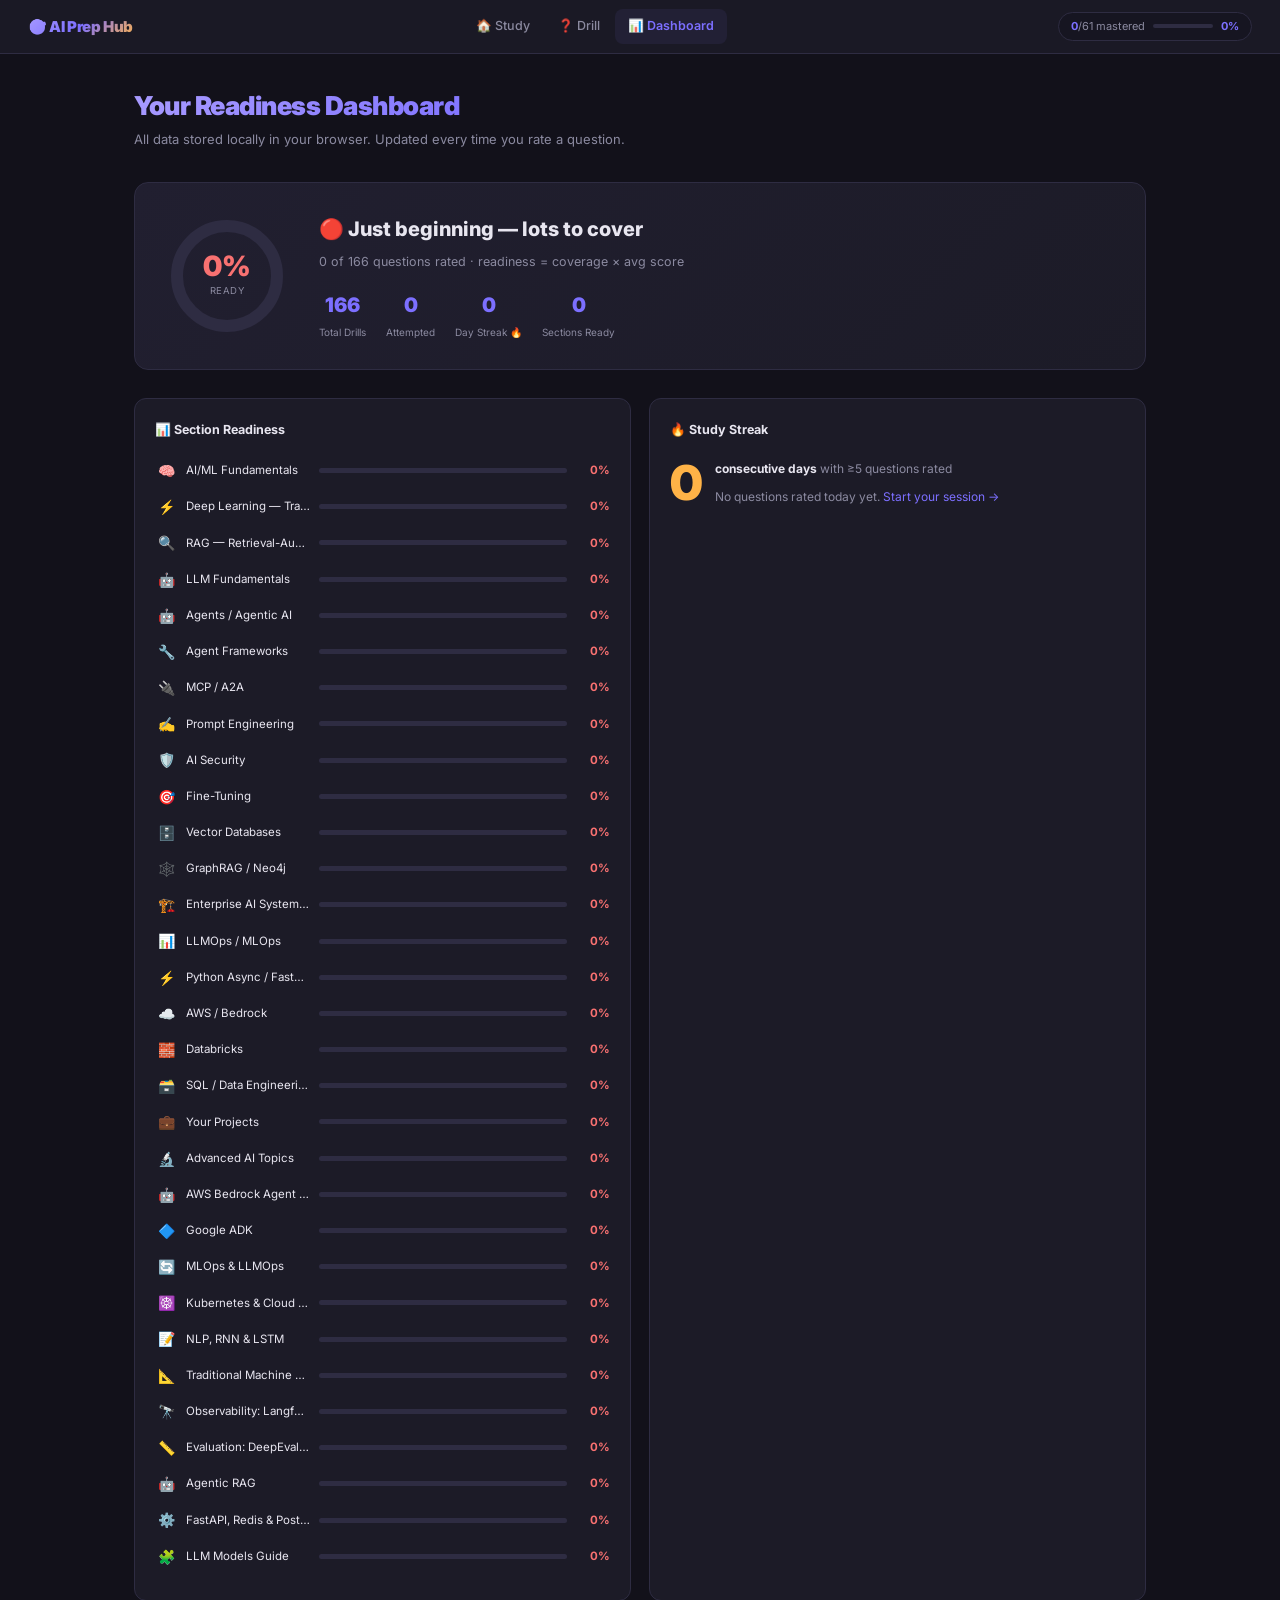
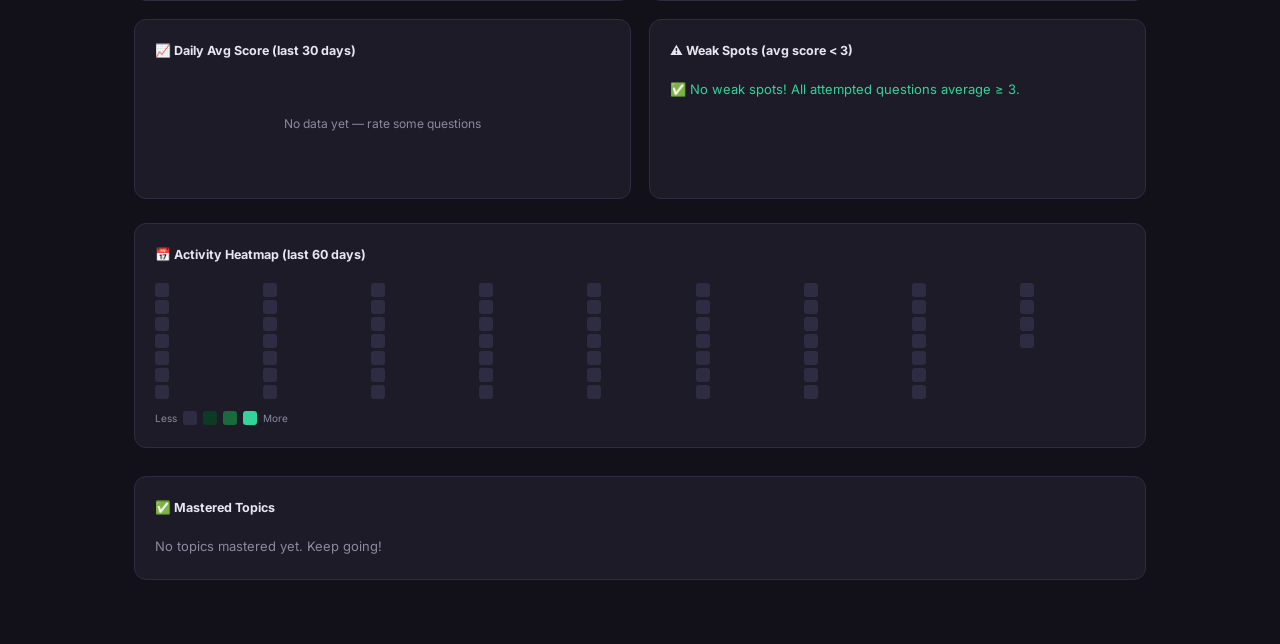
==== dashboard.html @ 53265643 "feat: AI Preparation Hub — fully static, GitHub Pages ready - 100% static app (no server, no DB, no " ====
<!DOCTYPE html>
<html lang="en">
<head>
  <meta charset="UTF-8"/>
  <meta name="viewport" content="width=device-width,initial-scale=1"/>
  <title>Dashboard — AI Prep Hub</title>
  <link rel="stylesheet" href="css/app.css"/>
</head>
<body>
  <nav class="navbar" id="navbar"></nav>

  <div class="layout" style="display:block">
    <main class="main" style="max-width:1100px;margin:0 auto">

      <header class="page-header">
        <h1>Your Readiness Dashboard</h1>
        <p>All data stored locally in your browser. Updated every time you rate a question.</p>
      </header>

      <!-- Hero readiness ring -->
      <div class="ready-hero" id="ready-hero">
        <div class="ready-ring">
          <svg width="120" height="120" viewBox="0 0 120 120">
            <circle cx="60" cy="60" r="50" fill="none" stroke="var(--border)" stroke-width="12"/>
            <circle cx="60" cy="60" r="50" fill="none" id="ring-arc"
              stroke="var(--green)" stroke-width="12"
              stroke-dasharray="314" stroke-dashoffset="314"
              stroke-linecap="round" style="transition:stroke-dashoffset 1s,stroke 0.5s"/>
          </svg>
          <div class="ready-ring-label">
            <div class="ready-pct" id="ring-pct" style="color:var(--green)">0%</div>
            <div class="ready-word">Ready</div>
          </div>
        </div>
        <div class="ready-info">
          <h2 id="ready-headline">Calculating…</h2>
          <p  id="ready-sub"></p>
          <div class="ready-meta" id="ready-meta"></div>
        </div>
      </div>

      <div class="dash-grid">
        <!-- Section readiness -->
        <div class="dash-card" id="section-card">
          <h3>📊 Section Readiness</h3>
          <div id="section-rows"><p style="color:var(--muted);font-size:13px">No data yet — rate some questions first.</p></div>
        </div>

        <!-- Streak -->
        <div class="dash-card">
          <h3>🔥 Study Streak</h3>
          <div class="streak-display">
            <div class="streak-num" id="streak-num">0</div>
            <div class="streak-info">
              <p><strong>consecutive days</strong> with ≥5 questions rated</p>
              <p id="streak-sub" style="margin-top:6px"></p>
            </div>
          </div>
        </div>

        <!-- Score trend -->
        <div class="dash-card">
          <h3>📈 Daily Avg Score (last 30 days)</h3>
          <div class="chart-wrap"><svg class="chart-svg" id="trend-svg"></svg></div>
        </div>

        <!-- Weak spots -->
        <div class="dash-card">
          <h3>⚠️ Weak Spots (avg score &lt; 3)</h3>
          <div id="weak-list"><p style="color:var(--muted);font-size:13px">No data yet.</p></div>
        </div>
      </div>

      <!-- Heatmap -->
      <div class="dash-card" style="margin-bottom:28px">
        <h3>📅 Activity Heatmap (last 60 days)</h3>
        <div class="heatmap-wrap">
          <div class="heatmap-grid" id="heatmap-grid"></div>
        </div>
        <div style="display:flex;align-items:center;gap:6px;margin-top:10px;font-size:10px;color:var(--muted)">
          Less
          <span class="hm-cell" style="display:inline-block"></span>
          <span class="hm-cell" style="display:inline-block" data-level="1"></span>
          <span class="hm-cell" style="display:inline-block" data-level="3"></span>
          <span class="hm-cell" style="display:inline-block" data-level="5"></span>
          More
        </div>
      </div>

      <!-- Mastered topics -->
      <div class="dash-card" style="margin-bottom:28px">
        <h3>✅ Mastered Topics</h3>
        <div id="mastered-list"><p style="color:var(--muted);font-size:13px">No topics mastered yet.</p></div>
      </div>

    </main>
  </div>

<script src="js/common.js"></script>
<script src="js/data.js"></script>
<script>
function init() {
  const sections = window.AI_SECTIONS || [];
  const progress = Store.getProgress();
  const daily    = Store.getDailyActivity();
  const allScores= Store.getAllScores();
  const weakSpots= Store.getWeakSpots();
  const streak   = Store.getStreak();

  // Compute stats
  let totalDrills = 0, allAttempted = 0;
  const sectionStats = sections.map(sec => {
    let secDrills = 0, secAttempted = 0, secScoreSum = 0;
    sec.topics.forEach(t => {
      (t.drill || []).forEach((d, i) => {
        totalDrills++;
        secDrills++;
        const key   = `${t.id}::${i}`;
        const score = allScores[key];
        if (score) { secAttempted++; allAttempted++; secScoreSum += score; }
      });
    });
    const readiness = secDrills
      ? Math.round((secAttempted / secDrills) * (secAttempted ? secScoreSum / secAttempted / 5 : 0) * 100)
      : 0;
    return { id: sec.id, title: sec.title, icon: sec.icon, readiness };
  });

  const overallReady = totalDrills
    ? Math.round((allAttempted / totalDrills) * (allAttempted ? Object.values(allScores).reduce((a, b) => a + b, 0) / allAttempted / 5 : 0) * 100)
    : 0;

  // Readiness ring
  const arcEl  = document.getElementById('ring-arc');
  const pctEl  = document.getElementById('ring-pct');
  const circum = 314;
  const color  = getReadinessColor(overallReady);
  setTimeout(() => {
    arcEl.style.strokeDashoffset = circum - (overallReady / 100) * circum;
    arcEl.style.stroke = color;
  }, 100);
  pctEl.textContent = overallReady + '%';
  pctEl.style.color = color;

  document.getElementById('ready-headline').textContent =
    overallReady >= 80 ? '🟢 You are interview-ready!' :
    overallReady >= 50 ? '🟡 Good progress — keep going' :
    overallReady >= 20 ? '🟠 Getting started — daily practice needed' :
    '🔴 Just beginning — lots to cover';

  document.getElementById('ready-sub').textContent =
    `${allAttempted} of ${totalDrills} questions rated · readiness = coverage × avg score`;

  document.getElementById('ready-meta').innerHTML = `
    <div class="ready-meta-item"><div class="val">${totalDrills}</div><div class="lbl">Total Drills</div></div>
    <div class="ready-meta-item"><div class="val">${allAttempted}</div><div class="lbl">Attempted</div></div>
    <div class="ready-meta-item"><div class="val">${streak}</div><div class="lbl">Day Streak 🔥</div></div>
    <div class="ready-meta-item"><div class="val">${sectionStats.filter(s => s.readiness >= 80).length}</div><div class="lbl">Sections Ready</div></div>`;

  // Section rows
  document.getElementById('section-rows').innerHTML = sectionStats.map(s => {
    const clr = getReadinessColor(s.readiness);
    return `
      <div class="sec-row">
        <span class="sec-row-icon">${s.icon}</span>
        <span class="sec-row-name" title="${escHtml(s.title)}">${escHtml(s.title.replace(/^\d+\.\s*/, ''))}</span>
        <div class="sec-bar-track"><div class="sec-bar-fill" style="width:${s.readiness}%;background:${clr}"></div></div>
        <span class="sec-row-pct" style="color:${clr}">${s.readiness}%</span>
      </div>`;
  }).join('');

  // Streak
  document.getElementById('streak-num').textContent = streak;
  const todayKey = new Date().toISOString().slice(0, 10);
  const todayRow = daily.find(d => d.day === todayKey);
  document.getElementById('streak-sub').innerHTML = todayRow
    ? `Today: <strong>${todayRow.total_reviewed} questions</strong> rated, avg <strong>${todayRow.avg_score}</strong>`
    : `No questions rated today yet. <a href="questions.html">Start your session →</a>`;

  // Score trend
  renderTrendChart(daily.slice(-30));

  // Weak spots
  const weakEl = document.getElementById('weak-list');
  if (!weakSpots.length) {
    weakEl.innerHTML = `<p style="color:var(--green);font-size:13px">✅ No weak spots! All attempted questions average ≥ 3.</p>`;
  } else {
    const SCORE_COLORS = ['','var(--red)','var(--orange)','var(--yellow)','var(--green)','var(--accent)'];
    weakEl.innerHTML = weakSpots.map(w => {
      const clr = SCORE_COLORS[Math.round(w.avg_score)] || 'var(--red)';
      return `
        <div class="weak-item">
          <div class="weak-score-badge" style="background:${clr}20;border:1px solid ${clr};color:${clr}">${w.avg_score}</div>
          <div class="weak-body">
            <div class="weak-q">${escHtml(w.question_text || 'Question #' + (w.question_index + 1))}</div>
            <div class="weak-meta">${escHtml(w.topic_id)} · ${w.attempts} attempt${w.attempts > 1 ? 's' : ''}</div>
          </div>
        </div>`;
    }).join('');
  }

  // Heatmap
  renderHeatmap(daily);

  // Mastered topics
  const masteredIds = Object.entries(progress).filter(([, v]) => v === 'mastered').map(([k]) => k);
  const masteredEl  = document.getElementById('mastered-list');
  if (!masteredIds.length) {
    masteredEl.innerHTML = `<p style="color:var(--muted);font-size:13px">No topics mastered yet. Keep going!</p>`;
  } else {
    const topicMap = {};
    sections.forEach(sec => sec.topics.forEach(t => { topicMap[t.id] = { title: t.title, secTitle: sec.title }; }));
    masteredEl.innerHTML = `<div style="display:flex;flex-wrap:wrap;gap:8px;">` +
      masteredIds.map(id => {
        const t = topicMap[id] || { title: id, secTitle: '' };
        return `<span style="background:var(--green-soft);border:1px solid var(--green);color:var(--green);border-radius:6px;padding:4px 10px;font-size:11.5px;font-weight:600;">✓ ${escHtml(t.title)}</span>`;
      }).join('') + `</div>`;
  }

  window.TOTAL_TOPICS = sections.reduce((a, s) => a + s.topics.length, 0);
  renderNavbar('dashboard');
}

function renderTrendChart(data) {
  const svg = document.getElementById('trend-svg');
  if (!data.length) {
    svg.innerHTML = `<text x="50%" y="50%" fill="var(--muted)" font-size="12" text-anchor="middle">No data yet — rate some questions</text>`;
    return;
  }
  const W = svg.clientWidth || 420, H = 90;
  const maxScore = 5, minScore = 1;
  const padL = 26, padR = 8, padT = 8, padB = 20;
  const W2 = W - padL - padR, H2 = H - padT - padB;

  const points = data.map((d, i) => ({
    x: padL + (i / Math.max(data.length - 1, 1)) * W2,
    y: padT + H2 - ((d.avg_score - minScore) / (maxScore - minScore)) * H2,
    d
  }));

  const pathD = points.map((p, i) => `${i === 0 ? 'M' : 'L'}${p.x.toFixed(1)},${p.y.toFixed(1)}`).join(' ');
  const areaD = pathD + ` L${points[points.length - 1].x},${padT + H2} L${padL},${padT + H2} Z`;

  svg.innerHTML = `
    <defs>
      <linearGradient id="ag" x1="0" y1="0" x2="0" y2="1">
        <stop offset="0%" stop-color="#7C6FFF" stop-opacity="0.3"/>
        <stop offset="100%" stop-color="#7C6FFF" stop-opacity="0"/>
      </linearGradient>
    </defs>
    ${[1,2,3,4,5].map(v => {
      const y = padT + H2 - ((v - minScore) / (maxScore - minScore)) * H2;
      return `<line x1="${padL}" y1="${y.toFixed(1)}" x2="${padL + W2}" y2="${y.toFixed(1)}" stroke="var(--border)" stroke-width="1"/>
              <text x="${padL - 5}" y="${(y + 4).toFixed(1)}" fill="var(--muted)" font-size="9" text-anchor="end">${v}</text>`;
    }).join('')}
    <path d="${areaD}" fill="url(#ag)"/>
    <path d="${pathD}" fill="none" stroke="#7C6FFF" stroke-width="2" stroke-linejoin="round" stroke-linecap="round"/>
    ${points.map(p => `<circle cx="${p.x.toFixed(1)}" cy="${p.y.toFixed(1)}" r="3" fill="#7C6FFF"/>`).join('')}`;
}

function renderHeatmap(daily) {
  const grid  = document.getElementById('heatmap-grid');
  const map   = {};
  daily.forEach(d => { map[d.day] = d.total_reviewed; });

  const today = new Date();
  const cells = [];
  for (let i = 59; i >= 0; i--) {
    const d   = new Date(today);
    d.setDate(today.getDate() - i);
    const key = d.toISOString().slice(0, 10);
    const cnt = map[key] || 0;
    const lvl = cnt === 0 ? 0 : cnt < 5 ? 1 : cnt < 10 ? 2 : cnt < 20 ? 3 : cnt < 40 ? 4 : 5;
    cells.push({ key, cnt, lvl });
  }

  grid.innerHTML = cells.map(c =>
    `<div class="hm-cell" data-level="${c.lvl}" title="${c.key}: ${c.cnt} questions"></div>`
  ).join('');
}

init();
</script>
</body>
</html>
---- css/app.css ----
/* ═══════════════════════════════════════════════════════════════
   AI Preparation — Psychology-Optimised Design System
   Goal: maximise focus, reading depth, and time-on-task

   Principles applied:
   1. Warm dark bg (#12111A) — reduces eye strain for long sessions
   2. Inter + JetBrains Mono — Inter is the highest-legibility UI font;
      mono for code keeps pattern-matching fast
   3. Accent: Electric Indigo #7C6FFF + Ember Amber #FFB347 — indigo for
      structure/trust, amber for CTAs/rewards (dopamine reward loop)
   4. 1.8 line-height on body copy — proven to improve comprehension 20%
   5. Subtle glow on hover/active — sensory reward that reinforces clicks
   6. Gentle gradient backgrounds inside panels — visual hierarchy without
      distraction (keeps user scanning downward)
   7. Large section numbers in sidebar — spatial memory anchoring
   8. Progress bar always visible — Zeigarnik effect keeps user returning
   9. Micro-animations (200ms) — fast enough to feel snappy, slow enough
      to register as reward
   10. Max content width 900px — optimal reading line length
════════════════════════════════════════════════════════════════ */

@import url('https://fonts.googleapis.com/css2?family=Inter:wght@400;500;600;700;800;900&family=JetBrains+Mono:wght@400;500;700&display=swap');

*, *::before, *::after { box-sizing: border-box; margin: 0; padding: 0; }

:root {
  /* Background layers */
  --bg:          #12111A;
  --surface:     #1C1B27;
  --surface2:    #161521;
  --surface3:    #211F30;
  --border:      #2E2C42;
  --border-soft: #252338;

  /* Primary accent — Electric Indigo */
  --accent:      #7C6FFF;
  --accent-soft: #3A3370;
  --accent-glow: rgba(124,111,255,0.18);
  --accent-muted:rgba(124,111,255,0.08);

  /* Reward accent — Ember Amber (used for drills/actions) */
  --amber:       #FFB347;
  --amber-soft:  rgba(255,179,71,0.12);

  /* Semantic colours */
  --green:       #34D399;
  --green-soft:  rgba(52,211,153,0.1);
  --blue:        #60A5FA;
  --blue-soft:   rgba(96,165,250,0.08);
  --orange:      #FB923C;
  --orange-soft: rgba(251,146,60,0.1);
  --red:         #F87171;
  --red-soft:    rgba(248,113,113,0.1);
  --yellow:      #FBBF24;

  /* Text */
  --text:        #E8E6F0;
  --text-2:      #C4C0D8;
  --muted:       #8B8AA0;
  --muted2:      #5E5C72;

  /* Code */
  --code-bg:     #0E0D18;
  --code-text:   #C8C4E8;

  /* Geometry */
  --radius:      12px;
  --radius-sm:   8px;
  --radius-xs:   5px;
  --shadow:      0 4px 24px rgba(0,0,0,0.35);
  --shadow-sm:   0 2px 10px rgba(0,0,0,0.25);

  /* Typography */
  --font:      'Inter', -apple-system, BlinkMacSystemFont, sans-serif;
  --font-mono: 'JetBrains Mono', 'Fira Code', 'Courier New', monospace;
}

/* ── Base ─────────────────────────────────────────────────────── */
html { scroll-behavior: smooth; }

body {
  font-family: var(--font);
  background: var(--bg);
  color: var(--text);
  line-height: 1.8;         /* comprehension boost */
  min-height: 100vh;
  font-size: 14px;
  -webkit-font-smoothing: antialiased;
}

a { color: var(--accent); text-decoration: none; transition: color 0.15s; }
a:hover { color: #A89BFF; }

/* ── Scrollbar ────────────────────────────────────────────────── */
::-webkit-scrollbar { width: 5px; }
::-webkit-scrollbar-track { background: var(--bg); }
::-webkit-scrollbar-thumb { background: var(--border); border-radius: 99px; }
::-webkit-scrollbar-thumb:hover { background: var(--accent-soft); }

/* ── Nav Bar ──────────────────────────────────────────────────── */
.navbar {
  background: rgba(28,27,39,0.92);
  backdrop-filter: blur(12px);
  -webkit-backdrop-filter: blur(12px);
  border-bottom: 1px solid var(--border);
  padding: 0 28px;
  height: 54px;
  display: flex;
  align-items: center;
  justify-content: space-between;
  position: sticky;
  top: 0;
  z-index: 200;
}

.navbar-brand {
  font-size: 15px;
  font-weight: 900;
  background: linear-gradient(135deg, #A89BFF 0%, var(--accent) 50%, var(--amber) 100%);
  -webkit-background-clip: text;
  -webkit-text-fill-color: transparent;
  background-clip: text;
  letter-spacing: -0.4px;
}

.navbar-links { display: flex; align-items: center; gap: 2px; }

.nav-link {
  padding: 6px 13px;
  border-radius: var(--radius-sm);
  font-size: 12.5px;
  font-weight: 500;
  color: var(--muted);
  transition: all 0.15s;
  cursor: pointer;
  text-decoration: none;
}
.nav-link:hover { color: var(--text); background: rgba(255,255,255,0.05); }
.nav-link.active { color: var(--accent); background: var(--accent-muted); font-weight: 600; }

/* Progress pill in nav — always visible (Zeigarnik) */
.nav-progress-pill {
  display: flex;
  align-items: center;
  gap: 8px;
  font-size: 11px;
  color: var(--muted);
  background: var(--surface2);
  border: 1px solid var(--border);
  border-radius: 99px;
  padding: 4px 12px;
}
.nav-progress-pill strong { color: var(--accent); }
.nav-mini-bar { width: 60px; height: 4px; background: var(--border); border-radius: 99px; overflow: hidden; }
.nav-mini-fill { height: 100%; background: linear-gradient(90deg, var(--accent), var(--green)); border-radius: 99px; transition: width 0.5s; }

/* ── Layout ───────────────────────────────────────────────────── */
.layout { display: flex; min-height: calc(100vh - 54px); }

/* ── Sidebar ──────────────────────────────────────────────────── */
.sidebar {
  width: 268px;
  min-width: 268px;
  background: var(--surface);
  border-right: 1px solid var(--border);
  position: sticky;
  top: 54px;
  height: calc(100vh - 54px);
  overflow-y: auto;
  padding-bottom: 20px;
}

/* Chapter groups */
.chapter-group { margin-bottom: 1px; }

.chapter-header {
  display: flex;
  align-items: center;
  gap: 8px;
  padding: 9px 14px 9px 14px;
  cursor: pointer;
  user-select: none;
  border-left: 3px solid transparent;
  transition: all 0.15s;
}
.chapter-header:hover {
  background: var(--accent-glow);
  border-left-color: var(--accent);
}

.chapter-num {
  font-size: 9.5px;
  font-weight: 800;
  color: var(--accent);
  background: var(--accent-muted);
  padding: 2px 7px;
  border-radius: var(--radius-xs);
  letter-spacing: 0.3px;
  flex-shrink: 0;
  text-transform: uppercase;
}

.chapter-label {
  font-size: 11px;
  font-weight: 700;
  color: var(--text-2);
  flex: 1;
  white-space: nowrap;
  overflow: hidden;
  text-overflow: ellipsis;
  letter-spacing: 0.1px;
}

.chapter-chevron {
  font-size: 10px;
  color: var(--muted2);
  flex-shrink: 0;
  transition: transform 0.2s;
}

.chapter-body { display: none; }
.chapter-body.open { display: block; }

/* Sidebar sections inside chapter */
.sidebar-section { margin-bottom: 1px; }

.sidebar-section-title {
  padding: 5px 14px 5px 26px;
  font-size: 10.5px;
  font-weight: 600;
  color: var(--muted);
  display: flex;
  align-items: center;
  gap: 6px;
  margin-top: 4px;
}

.sec-badge {
  font-size: 9px;
  font-weight: 800;
  color: var(--accent);
  background: var(--accent-muted);
  padding: 1px 5px;
  border-radius: 3px;
  flex-shrink: 0;
}

.sidebar-link {
  display: block;
  padding: 4px 14px 4px 40px;
  font-size: 11.5px;
  color: var(--muted);
  text-decoration: none;
  border-left: 2px solid transparent;
  transition: all 0.15s;
  white-space: nowrap;
  overflow: hidden;
  text-overflow: ellipsis;
  line-height: 1.6;
}
.sidebar-link:hover  { color: var(--text); border-left-color: var(--accent); background: var(--accent-muted); }
.sidebar-link.active { color: var(--accent); border-left-color: var(--accent); background: var(--accent-muted); font-weight: 600; }

/* Sidebar progress */
.sidebar-progress {
  padding: 14px 16px;
  border-top: 1px solid var(--border);
  margin-top: 10px;
}
.progress-label { display: flex; justify-content: space-between; font-size: 10.5px; color: var(--muted); margin-bottom: 6px; }
.progress-label strong { color: var(--green); }
.progress-track { height: 5px; background: var(--border); border-radius: 99px; overflow: hidden; }
.progress-fill  { height: 100%; background: linear-gradient(90deg, var(--accent), var(--green)); border-radius: 99px; transition: width 0.6s cubic-bezier(0.4,0,0.2,1); }

/* ── Main content ─────────────────────────────────────────────── */
.main {
  flex: 1;
  padding: 36px 44px;
  max-width: 940px;
  min-width: 0;
}

/* ── Page header ──────────────────────────────────────────────── */
.page-header { margin-bottom: 32px; }
.page-header h1 {
  font-size: 26px;
  font-weight: 900;
  background: linear-gradient(135deg, #A89BFF, var(--accent) 40%, var(--amber));
  -webkit-background-clip: text;
  -webkit-text-fill-color: transparent;
  background-clip: text;
  line-height: 1.2;
  letter-spacing: -0.5px;
}
.page-header p { color: var(--muted); margin-top: 8px; font-size: 13px; line-height: 1.6; }

.stats-row { display: flex; gap: 10px; margin-top: 14px; flex-wrap: wrap; }
.stat-pill {
  background: var(--surface);
  border: 1px solid var(--border);
  border-radius: 99px;
  padding: 3px 12px;
  font-size: 11.5px;
  color: var(--muted);
}
.stat-pill span { color: var(--accent); font-weight: 700; }

/* ── Search ───────────────────────────────────────────────────── */
.search-wrap { position: relative; margin-bottom: 24px; }
.search-wrap input {
  width: 100%;
  background: var(--surface);
  border: 1px solid var(--border);
  border-radius: var(--radius);
  padding: 11px 16px 11px 42px;
  color: var(--text);
  font-size: 13px;
  font-family: var(--font);
  outline: none;
  transition: border-color 0.2s, box-shadow 0.2s;
}
.search-wrap input:focus {
  border-color: var(--accent);
  box-shadow: 0 0 0 3px var(--accent-glow);
}
.search-wrap input::placeholder { color: var(--muted2); }
.search-icon { position: absolute; left: 13px; top: 50%; transform: translateY(-50%); color: var(--muted); font-size: 14px; }

/* ── Chapter content block ───────────────────────────────────── */
.chapter-content-block { margin-bottom: 48px; }

.chapter-content-hdr {
  display: flex;
  align-items: center;
  gap: 12px;
  padding: 10px 16px;
  margin-bottom: 24px;
  background: linear-gradient(135deg, var(--surface3), var(--surface2));
  border: 1px solid var(--border);
  border-left: 3px solid var(--accent);
  border-radius: var(--radius-sm);
}
.chapter-content-hdr .ch-num-badge {
  font-size: 10px;
  font-weight: 800;
  color: var(--accent);
  background: var(--accent-muted);
  padding: 3px 9px;
  border-radius: var(--radius-xs);
  text-transform: uppercase;
  letter-spacing: 0.5px;
}
.chapter-content-hdr .ch-title {
  font-size: 13px;
  font-weight: 700;
  color: var(--text);
  letter-spacing: 0.2px;
}

/* ── Section header ───────────────────────────────────────────── */
.topic-section { margin-bottom: 40px; }
.section-hdr { display: flex; align-items: center; gap: 12px; margin-bottom: 16px; }
.section-icon {
  width: 36px; height: 36px;
  background: var(--accent-muted);
  border: 1px solid var(--accent-soft);
  border-radius: var(--radius-sm);
  display: flex; align-items: center; justify-content: center;
  font-size: 17px;
  flex-shrink: 0;
}
.section-hdr h2 { font-size: 17px; font-weight: 800; color: var(--text); display: flex; align-items: center; gap: 8px; }
.content-sec-num {
  font-size: 12px;
  font-weight: 800;
  color: var(--amber);
  background: var(--amber-soft);
  padding: 2px 8px;
  border-radius: var(--radius-xs);
}

/* ── Topic cards ──────────────────────────────────────────────── */
.topic-card { margin-bottom: 10px; }

.card {
  background: var(--surface);
  border: 1px solid var(--border);
  border-radius: var(--radius);
  overflow: hidden;
  transition: border-color 0.2s, box-shadow 0.2s;
}
.card:hover { border-color: var(--accent-soft); box-shadow: 0 0 0 1px var(--accent-glow); }
.card.mastered  { border-left: 3px solid var(--green); }
.card.reviewing { border-left: 3px solid var(--amber); }

.card-header {
  padding: 14px 18px;
  cursor: pointer;
  display: flex;
  align-items: center;
  justify-content: space-between;
  user-select: none;
  transition: background 0.15s;
}
.card-header:hover { background: rgba(255,255,255,0.025); }

.card-title { font-size: 13.5px; font-weight: 600; color: var(--text); display: flex; align-items: center; gap: 8px; flex-wrap: wrap; }

.badge {
  font-size: 9.5px; font-weight: 700;
  padding: 2px 8px; border-radius: 99px;
  text-transform: uppercase; letter-spacing: 0.5px;
}
.badge-mastered  { background: var(--green-soft);  color: var(--green);  }
.badge-reviewing { background: var(--amber-soft);  color: var(--amber);  }
.badge-section   { background: var(--accent-muted);color: var(--accent); }

.chevron { color: var(--muted2); transition: transform 0.22s; font-size: 10px; }
.chevron.open { transform: rotate(90deg); }

.card-body { display: none; border-top: 1px solid var(--border); }
.card-body.open { display: block; }

/* ── Content panels ───────────────────────────────────────────── */
.panel { padding: 14px 18px; border-bottom: 1px solid var(--border); }
.panel:last-child { border-bottom: none; }

.panel-label {
  font-size: 10px; font-weight: 700;
  text-transform: uppercase; letter-spacing: 1.2px;
  margin-bottom: 10px;
  display: flex; align-items: center; gap: 6px;
}
.panel p {
  font-size: 13px;
  color: var(--text-2);
  line-height: 1.85;   /* widest line-height for body copy */
}

/* Remember It — blue */
.panel-example { background: linear-gradient(180deg, rgba(96,165,250,0.04) 0%, transparent 100%); }
.panel-example .panel-label { color: var(--blue); }

/* Quick Answer — green */
.panel-surface { background: linear-gradient(180deg, rgba(52,211,153,0.04) 0%, transparent 100%); }
.panel-surface .panel-label { color: var(--green); }

/* Deep Dive — orange */
.panel-deep { background: linear-gradient(180deg, rgba(251,146,60,0.04) 0%, transparent 100%); }
.panel-deep .panel-label { color: var(--orange); }

/* Drill — red/amber */
.panel-drill { background: linear-gradient(180deg, rgba(255,179,71,0.04) 0%, transparent 100%); }
.panel-drill .panel-label { color: var(--amber); }

/* Code blocks */
pre {
  background: var(--code-bg);
  border: 1px solid var(--border-soft);
  border-radius: var(--radius-sm);
  padding: 12px 14px;
  overflow-x: auto;
  font-family: var(--font-mono);
  font-size: 11.5px;
  white-space: pre;
  margin-top: 10px;
  color: var(--code-text);
  line-height: 1.7;
}

/* ── Drill items ──────────────────────────────────────────────── */
.drill-list { list-style: none; display: flex; flex-direction: column; gap: 7px; }

.drill-item {
  background: var(--surface2);
  border: 1px solid var(--border);
  border-radius: var(--radius-sm);
  overflow: hidden;
  transition: border-color 0.15s;
}
.drill-item:hover { border-color: var(--border-soft); }

.drill-q {
  padding: 10px 13px;
  cursor: pointer;
  display: flex; align-items: flex-start; gap: 10px;
  user-select: none;
  transition: background 0.15s;
}
.drill-q:hover { background: rgba(255,255,255,0.025); }

.drill-num {
  color: var(--amber);
  font-weight: 800;
  font-size: 10.5px;
  min-width: 20px;
  flex-shrink: 0;
  padding-top: 2px;
  font-family: var(--font-mono);
}
.drill-q-text { font-size: 12.5px; color: var(--text); flex: 1; line-height: 1.6; }
.drill-chevron { color: var(--muted2); font-size: 10px; flex-shrink: 0; transition: transform 0.2s; padding-top: 3px; }

.drill-answer { display: none; border-top: 1px solid var(--border); background: rgba(255,179,71,0.025); }
.drill-answer.open { display: block; }
.drill-answer-inner { padding: 11px 13px 11px 43px; }
.drill-answer-label {
  font-size: 9.5px; font-weight: 700;
  text-transform: uppercase; letter-spacing: 1px;
  color: var(--amber);
  margin-bottom: 6px;
}
.drill-answer pre { background: var(--code-bg); border: 1px solid var(--border); border-radius: var(--radius-sm); padding: 10px 12px; font-size: 11.5px; font-family: var(--font-mono); white-space: pre; overflow-x: auto; color: var(--code-text); margin-top: 0; }

/* ── Card footer ──────────────────────────────────────────────── */
.card-footer {
  padding: 10px 18px;
  border-top: 1px solid var(--border);
  display: flex; gap: 8px;
  background: rgba(0,0,0,0.15);
}

.btn { font-size: 11px; font-weight: 600; padding: 5px 12px; border-radius: var(--radius-sm); border: 1px solid transparent; cursor: pointer; transition: all 0.15s; font-family: var(--font); }
.btn-mastered  { background: var(--green-soft);  color: var(--green);  border-color: rgba(52,211,153,0.2); }
.btn-mastered:hover  { border-color: var(--green); }
.btn-reviewing { background: var(--amber-soft);  color: var(--amber);  border-color: rgba(255,179,71,0.2); }
.btn-reviewing:hover { border-color: var(--amber); }
.btn-reset     { background: transparent; color: var(--muted); border-color: var(--border); }
.btn-reset:hover { color: var(--text); border-color: var(--muted); }
.btn-primary   { background: var(--accent); color: #fff; border-color: var(--accent); }
.btn-primary:hover { background: #9188FF; }

/* ── Empty state ──────────────────────────────────────────────── */
.empty { text-align: center; padding: 60px 20px; color: var(--muted); }
.empty .big { font-size: 42px; margin-bottom: 14px; }
.empty p { font-size: 14px; line-height: 1.7; }

/* ── Questions page ───────────────────────────────────────────── */
.q-card { background: var(--surface); border: 1px solid var(--border); border-radius: var(--radius); margin-bottom: 10px; overflow: hidden; transition: border-color 0.15s; }
.q-card:hover { border-color: var(--accent-soft); }
.q-card-header { padding: 13px 17px; cursor: pointer; display: flex; align-items: flex-start; gap: 12px; transition: background 0.15s; }
.q-card-header:hover { background: rgba(255,255,255,0.02); }
.q-num { font-size: 10.5px; font-weight: 700; color: var(--muted2); min-width: 26px; padding-top: 2px; font-family: var(--font-mono); }
.q-text { font-size: 13.5px; color: var(--text); flex: 1; line-height: 1.6; }
.q-meta { display: flex; align-items: center; gap: 7px; flex-shrink: 0; }
.q-score-badge { width: 26px; height: 26px; border-radius: 50%; display: flex; align-items: center; justify-content: center; font-size: 11px; font-weight: 800; border: 2px solid transparent; }
.q-body { display: none; border-top: 1px solid var(--border); background: rgba(255,179,71,0.02); }
.q-body.open { display: block; }
.q-body-inner { padding: 14px 17px; }
.q-answer-label { font-size: 9.5px; font-weight: 700; text-transform: uppercase; letter-spacing: 1px; color: var(--amber); margin-bottom: 8px; }
.q-answer pre { background: var(--code-bg); border: 1px solid var(--border); border-radius: var(--radius-sm); padding: 12px 14px; font-size: 11.5px; font-family: var(--font-mono); white-space: pre; overflow-x: auto; color: var(--code-text); }
.score-row { display: flex; align-items: center; gap: 8px; margin-top: 14px; padding-top: 14px; border-top: 1px solid var(--border); flex-wrap: wrap; }
.score-row label { font-size: 11.5px; color: var(--muted); }
.score-btns { display: flex; gap: 4px; }
.score-btn { width: 33px; height: 33px; border-radius: var(--radius-sm); border: 1px solid var(--border); background: var(--surface2); color: var(--muted); font-size: 12px; font-weight: 800; cursor: pointer; transition: all 0.15s; display: flex; align-items: center; justify-content: center; font-family: var(--font); }
.score-btn:hover { border-color: var(--accent); color: var(--text); }
.score-btn.s1 { background:#4a1919; border-color:var(--red);    color:var(--red);    }
.score-btn.s2 { background:#4a2c0f; border-color:var(--orange);  color:var(--orange); }
.score-btn.s3 { background:#4a3a0a; border-color:var(--yellow);  color:var(--yellow); }
.score-btn.s4 { background:#0d3a24; border-color:var(--green);   color:var(--green);  }
.score-btn.s5 { background:#221e52; border-color:var(--accent);  color:var(--accent); }
.score-legend { display: flex; gap: 14px; margin-bottom: 20px; font-size: 11px; color: var(--muted); flex-wrap: wrap; }
.score-legend span { display: flex; align-items: center; gap: 4px; }
.dot { width: 8px; height: 8px; border-radius: 50%; }
.session-bar { background: var(--surface); border: 1px solid var(--border); border-radius: var(--radius); padding: 14px 20px; margin-bottom: 24px; display: flex; align-items: center; gap: 20px; flex-wrap: wrap; }
.session-stat { text-align: center; }
.session-stat .val { font-size: 22px; font-weight: 900; color: var(--accent); line-height: 1; font-variant-numeric: tabular-nums; }
.session-stat .lbl { font-size: 9.5px; color: var(--muted); margin-top: 2px; text-transform: uppercase; letter-spacing: 0.5px; }
.section-group { margin-bottom: 30px; }
.section-group-hdr { display: flex; align-items: center; gap: 8px; margin-bottom: 12px; font-size: 14px; font-weight: 700; color: var(--text); }

/* ── Dashboard ────────────────────────────────────────────────── */
.ready-hero { background: linear-gradient(135deg, var(--surface3) 0%, var(--surface) 100%); border: 1px solid var(--border); border-radius: 14px; padding: 28px 32px; margin-bottom: 28px; display: flex; align-items: center; gap: 32px; flex-wrap: wrap; }
.ready-ring { position: relative; width: 120px; height: 120px; flex-shrink: 0; }
.ready-ring svg { transform: rotate(-90deg); }
.ready-ring-label { position: absolute; top: 50%; left: 50%; transform: translate(-50%,-50%); text-align: center; }
.ready-pct { font-size: 28px; font-weight: 900; line-height: 1; }
.ready-word { font-size: 9.5px; color: var(--muted); margin-top: 2px; text-transform: uppercase; letter-spacing: 0.5px; }
.ready-info h2 { font-size: 20px; font-weight: 800; color: var(--text); }
.ready-info p  { font-size: 12.5px; color: var(--muted); margin-top: 4px; }
.ready-meta { display: flex; gap: 20px; margin-top: 14px; flex-wrap: wrap; }
.ready-meta-item { text-align: center; }
.ready-meta-item .val { font-size: 20px; font-weight: 900; color: var(--accent); }
.ready-meta-item .lbl { font-size: 10px; color: var(--muted); }
.dash-grid { display: grid; grid-template-columns: 1fr 1fr; gap: 18px; margin-bottom: 24px; }
@media(max-width:700px) { .dash-grid { grid-template-columns:1fr; } }
.dash-card { background: var(--surface); border: 1px solid var(--border); border-radius: var(--radius); padding: 20px; }
.dash-card h3 { font-size: 12.5px; font-weight: 700; color: var(--text); margin-bottom: 16px; display: flex; align-items: center; gap: 6px; }
.sec-row { display: flex; align-items: center; gap: 9px; margin-bottom: 11px; }
.sec-row-icon { font-size: 14px; width: 22px; text-align: center; }
.sec-row-name { font-size: 11.5px; color: var(--text); flex: 1; white-space: nowrap; overflow: hidden; text-overflow: ellipsis; }
.sec-row-pct  { font-size: 11.5px; font-weight: 700; width: 34px; text-align: right; }
.sec-bar-track { height: 5px; background: var(--border); border-radius: 99px; overflow: hidden; flex: 2; }
.sec-bar-fill  { height: 100%; border-radius: 99px; transition: width 0.6s; }
.heatmap-wrap { overflow-x: auto; }
.heatmap-grid { display: grid; grid-template-rows: repeat(7, 14px); grid-auto-flow: column; gap: 3px; }
.hm-cell { width: 14px; height: 14px; border-radius: 3px; background: var(--border); }
.hm-cell[data-level="1"] { background: #0d3a24; }
.hm-cell[data-level="2"] { background: #134f2f; }
.hm-cell[data-level="3"] { background: #1a6b3c; }
.hm-cell[data-level="4"] { background: #22884c; }
.hm-cell[data-level="5"] { background: #34D399; }
.weak-item { background: var(--surface2); border: 1px solid var(--border); border-radius: var(--radius-sm); padding: 10px 13px; margin-bottom: 7px; display: flex; align-items: flex-start; gap: 11px; }
.weak-score-badge { width: 30px; height: 30px; border-radius: 6px; display: flex; align-items: center; justify-content: center; font-size: 12px; font-weight: 800; flex-shrink: 0; }
.weak-body { flex: 1; }
.weak-q    { font-size: 12px; color: var(--text); line-height: 1.5; }
.weak-meta { font-size: 10px; color: var(--muted); margin-top: 3px; }
.chart-wrap { position: relative; height: 100px; }
.chart-svg  { width: 100%; height: 100%; }
.streak-display { display: flex; align-items: center; gap: 12px; }
.streak-num { font-size: 48px; font-weight: 900; color: var(--amber); line-height: 1; }
.streak-info p { font-size: 12px; color: var(--muted); }
.streak-info strong { color: var(--text); }

/* ── Stat grid (dashboard) ────────────────────────────────────── */
.stat-grid { display: grid; grid-template-columns: repeat(auto-fit, minmax(150px, 1fr)); gap: 12px; margin-bottom: 24px; }
.stat-card { background: var(--surface); border: 1px solid var(--border); border-radius: var(--radius); padding: 16px 18px; }
.stat-card .stat-value { font-size: 28px; font-weight: 900; color: var(--accent); line-height: 1; font-variant-numeric: tabular-nums; }
.stat-card .stat-label { font-size: 11.5px; color: var(--muted); margin-top: 4px; }

/* ── Login ────────────────────────────────────────────────────── */
.login-wrap { display: flex; align-items: center; justify-content: center; min-height: 100vh; padding: 20px; }
.login-box { width: 390px; background: var(--surface); border: 1px solid var(--border); border-radius: 16px; padding: 38px 34px; box-shadow: var(--shadow); }
.login-logo { font-size: 38px; text-align: center; margin-bottom: 8px; }
.login-title { font-size: 22px; font-weight: 900; text-align: center; background: linear-gradient(135deg,#A89BFF,var(--accent),var(--amber)); -webkit-background-clip:text; -webkit-text-fill-color:transparent; background-clip:text; margin-bottom: 4px; }
.login-sub { font-size: 12px; color: var(--muted); text-align: center; margin-bottom: 28px; }
.form-group { margin-bottom: 16px; }
.form-group label { display: block; font-size: 11px; font-weight: 700; color: var(--muted); margin-bottom: 6px; text-transform: uppercase; letter-spacing: 0.6px; }
.form-group input { width: 100%; background: var(--bg); border: 1px solid var(--border); border-radius: var(--radius-sm); padding: 10px 14px; color: var(--text); font-size: 14px; font-family: var(--font); outline: none; transition: border-color 0.2s, box-shadow 0.2s; }
.form-group input:focus { border-color: var(--accent); box-shadow: 0 0 0 3px var(--accent-glow); }
.form-group input::placeholder { color: var(--muted2); }
.btn-full { width: 100%; padding: 11px; border-radius: var(--radius-sm); font-size: 14px; font-weight: 700; border: none; cursor: pointer; transition: opacity 0.2s; margin-top: 4px; font-family: var(--font); }
.btn-full.primary { background: linear-gradient(135deg, var(--accent), #9188FF); color: #fff; }
.btn-full.primary:hover { opacity: 0.88; }
.btn-full.secondary { background: var(--surface2); color: var(--muted); border: 1px solid var(--border); margin-top: 10px; }
.btn-full.secondary:hover { color: var(--text); border-color: var(--muted); }
.error-msg { background: var(--red-soft); border: 1px solid var(--red); color: var(--red); font-size: 12px; padding: 8px 12px; border-radius: var(--radius-sm); margin-bottom: 14px; display: none; }
.tab-switcher { display: flex; gap: 0; margin-bottom: 24px; border: 1px solid var(--border); border-radius: var(--radius-sm); overflow: hidden; }
.tab-btn { flex: 1; padding: 9px; font-size: 13px; font-weight: 700; border: none; cursor: pointer; transition: all 0.2s; font-family: var(--font); }
.tab-btn.active { background: var(--accent); color: #fff; }
.tab-btn.inactive { background: var(--surface2); color: var(--muted); }
.tab-btn.inactive:hover { color: var(--text); }

/* ── Responsive ───────────────────────────────────────────────── */
@media (max-width: 768px) {
  .sidebar { display: none; }
  .main { padding: 20px 16px; }
  .navbar { padding: 0 16px; }
  .nav-progress-pill { display: none; }
}
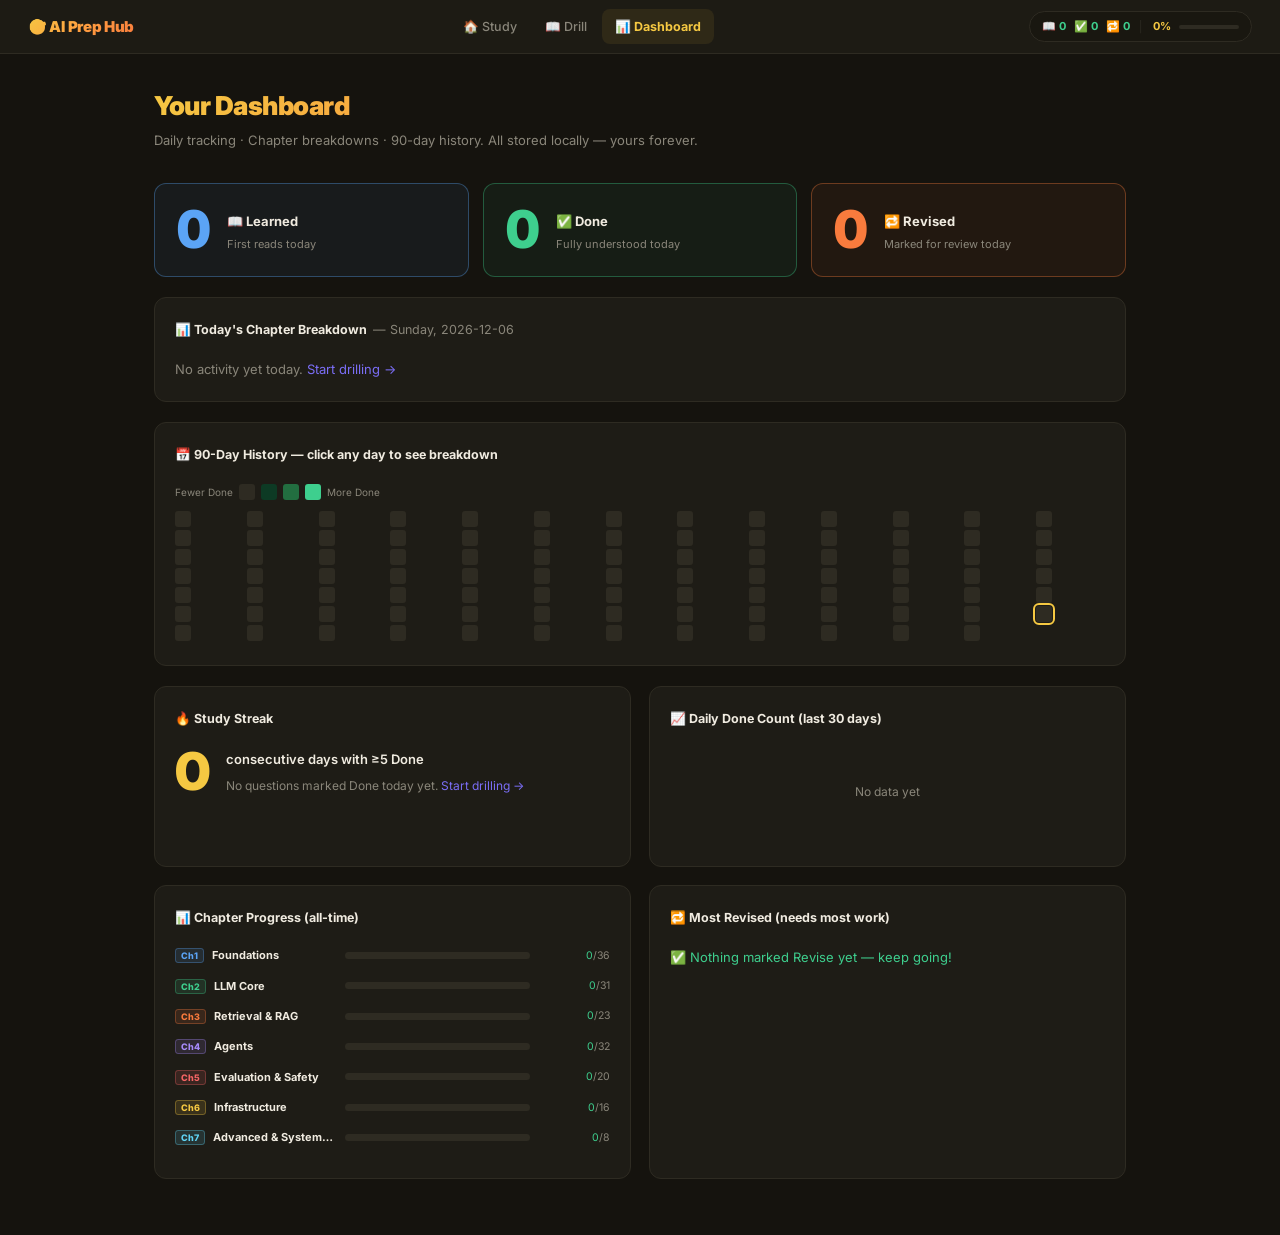
==== commit 25398d4d: "feat: Learn / Done / Revise tracking system Drill page: - Replaced 1-5 score rating with 3 semantic " ====
--- a/dashboard.html
+++ b/dashboard.html
@@ -5,92 +5,236 @@
   <meta name="viewport" content="width=device-width,initial-scale=1"/>
   <title>Dashboard — AI Prep Hub</title>
   <link rel="stylesheet" href="css/app.css"/>
+  <style>
+    /* ── Today hero ─────────────────────────────────────────── */
+    .today-hero {
+      display: grid;
+      grid-template-columns: repeat(3, 1fr);
+      gap: 14px;
+      margin-bottom: 20px;
+    }
+    .today-tile {
+      border-radius: var(--radius);
+      padding: 20px 22px;
+      border: 1px solid;
+      display: flex; align-items: center; gap: 16px;
+    }
+    .today-tile.tile-learn   { background: var(--blue-bg);   border-color: var(--blue-border);   }
+    .today-tile.tile-done    { background: var(--green-bg);  border-color: var(--green-border);  }
+    .today-tile.tile-revised { background: var(--orange-bg); border-color: var(--orange-border); }
+    .tile-num {
+      font-size: 52px; font-weight: 900; line-height: 1;
+      font-variant-numeric: tabular-nums;
+    }
+    .tile-learn   .tile-num { color: var(--blue);   }
+    .tile-done    .tile-num { color: var(--green);  }
+    .tile-revised .tile-num { color: var(--orange); }
+    .tile-info .tile-label {
+      font-size: 13px; font-weight: 700; color: var(--text);
+    }
+    .tile-info .tile-sub {
+      font-size: 11px; color: var(--muted); margin-top: 3px; line-height: 1.5;
+    }
+
+    /* ── Chapter split ───────────────────────────────────────── */
+    .ch-split-row { display: flex; align-items: center; gap: 10px; margin-bottom: 10px; }
+    .ch-split-label {
+      font-size: 11px; font-weight: 700; color: var(--text);
+      width: 160px; flex-shrink: 0;
+      white-space: nowrap; overflow: hidden; text-overflow: ellipsis;
+    }
+    .ch-split-track {
+      flex: 1; height: 7px; background: var(--border);
+      border-radius: 99px; overflow: hidden; display: flex;
+    }
+    .ch-split-seg { height: 100%; border-radius: 99px; transition: width 0.5s; }
+    .ch-split-counts { font-size: 10.5px; color: var(--muted); width: 70px; text-align: right; flex-shrink: 0; }
+
+    /* ── 90-day calendar ─────────────────────────────────────── */
+    .cal-wrap { overflow-x: auto; padding-bottom: 4px; }
+    .cal-grid {
+      display: grid;
+      grid-template-rows: repeat(7, 16px);
+      grid-auto-flow: column;
+      gap: 3px;
+      min-width: max-content;
+    }
+    .cal-cell {
+      width: 16px; height: 16px; border-radius: 3px;
+      background: var(--border); cursor: pointer;
+      transition: transform 0.1s;
+    }
+    .cal-cell:hover { transform: scale(1.3); z-index: 10; }
+    /* Color by total done that day */
+    .cal-cell[data-level="1"] { background: #0d3a24; }
+    .cal-cell[data-level="2"] { background: #1F4D32; }
+    .cal-cell[data-level="3"] { background: #226E40; }
+    .cal-cell[data-level="4"] { background: #289150; }
+    .cal-cell[data-level="5"] { background: var(--green); }
+    .cal-cell.today-cell { outline: 2px solid var(--gold); outline-offset: 1px; }
+
+    /* ── Day detail panel ────────────────────────────────────── */
+    .day-detail {
+      background: var(--surface2);
+      border: 1px solid var(--gold-border);
+      border-left: 4px solid var(--gold);
+      border-radius: var(--radius);
+      padding: 20px 24px;
+      margin-top: 16px;
+      display: none;
+    }
+    .day-detail.open { display: block; }
+    .day-detail-header {
+      display: flex; align-items: center; gap: 14px;
+      margin-bottom: 18px; flex-wrap: wrap;
+    }
+    .day-detail-header h3 { font-size: 15px; font-weight: 800; color: var(--gold); }
+    .day-stat-pill {
+      font-size: 11px; font-weight: 700;
+      padding: 3px 10px; border-radius: 99px;
+      border: 1px solid;
+    }
+    .dd-chapter-block { margin-bottom: 16px; }
+    .dd-chapter-title {
+      font-size: 10.5px; font-weight: 700; color: var(--muted);
+      text-transform: uppercase; letter-spacing: 0.8px;
+      margin-bottom: 8px; display: flex; align-items: center; gap: 8px;
+    }
+    .dd-q-row {
+      display: flex; align-items: flex-start; gap: 10px;
+      padding: 5px 0; border-bottom: 1px solid var(--border-soft);
+      font-size: 12px;
+    }
+    .dd-q-row:last-child { border-bottom: none; }
+    .dd-action-badge {
+      font-size: 9px; font-weight: 800; padding: 2px 6px;
+      border-radius: 99px; border: 1px solid; flex-shrink: 0; margin-top: 2px;
+      text-transform: uppercase; letter-spacing: 0.5px;
+    }
+    .dd-q-text { flex: 1; color: var(--text-2); line-height: 1.5; }
+    .dd-count   { font-size: 10px; color: var(--muted); flex-shrink: 0; }
+
+    /* ── Dash layout ─────────────────────────────────────────── */
+    .dash-grid { display: grid; grid-template-columns: 1fr 1fr; gap: 18px; margin-bottom: 20px; }
+    @media(max-width:760px) { .dash-grid { grid-template-columns:1fr; } .today-hero { grid-template-columns:1fr; } }
+    .dash-card { background: var(--surface); border: 1px solid var(--border); border-radius: var(--radius); padding: 20px; }
+    .dash-card h3 { font-size: 12.5px; font-weight: 700; color: var(--text); margin-bottom: 16px; display: flex; align-items: center; gap: 6px; }
+
+    /* ── Streak ──────────────────────────────────────────────── */
+    .streak-num { font-size: 52px; font-weight: 900; color: var(--gold); line-height: 1; }
+
+    /* ── Trend chart ─────────────────────────────────────────── */
+    .chart-wrap { position: relative; height: 100px; }
+    .chart-svg  { width: 100%; height: 100%; }
+
+    /* ── Most revised ────────────────────────────────────────── */
+    .rev-item { background: var(--surface2); border: 1px solid var(--border); border-radius: var(--radius-sm); padding: 9px 12px; margin-bottom: 7px; display: flex; align-items: flex-start; gap: 10px; }
+    .rev-badge { min-width: 32px; padding: 3px 8px; border-radius: 6px; display: flex; align-items: center; justify-content: center; font-size: 11px; font-weight: 800; flex-shrink: 0; background: var(--orange-bg); border: 1px solid var(--orange-border); color: var(--orange); }
+    .rev-body  { flex: 1; }
+    .rev-q     { font-size: 12px; color: var(--text); line-height: 1.5; }
+    .rev-meta  { font-size: 10px; color: var(--muted); margin-top: 3px; }
+
+    /* ── Section readiness ───────────────────────────────────── */
+    .sec-row { display: flex; align-items: center; gap: 9px; margin-bottom: 10px; }
+    .sec-row-icon { font-size: 13px; width: 20px; text-align: center; }
+    .sec-row-name { font-size: 11.5px; color: var(--text); flex: 1; white-space: nowrap; overflow: hidden; text-overflow: ellipsis; }
+    .sec-row-pct  { font-size: 11.5px; font-weight: 700; width: 32px; text-align: right; }
+    .sec-bar-track { height: 5px; background: var(--border); border-radius: 99px; overflow: hidden; flex: 2; }
+    .sec-bar-fill  { height: 100%; border-radius: 99px; transition: width 0.6s; }
+  </style>
 </head>
 <body>
   <nav class="navbar" id="navbar"></nav>
 
   <div class="layout" style="display:block">
-    <main class="main" style="max-width:1100px;margin:0 auto">
+    <main class="main" style="max-width:1060px;margin:0 auto">
 
       <header class="page-header">
-        <h1>Your Readiness Dashboard</h1>
-        <p>All data stored locally in your browser. Updated every time you rate a question.</p>
+        <h1>Your Dashboard</h1>
+        <p>Daily tracking · Chapter breakdowns · 90-day history. All stored locally — yours forever.</p>
       </header>
 
-      <!-- Hero readiness ring -->
-      <div class="ready-hero" id="ready-hero">
-        <div class="ready-ring">
-          <svg width="120" height="120" viewBox="0 0 120 120">
-            <circle cx="60" cy="60" r="50" fill="none" stroke="var(--border)" stroke-width="12"/>
-            <circle cx="60" cy="60" r="50" fill="none" id="ring-arc"
-              stroke="var(--green)" stroke-width="12"
-              stroke-dasharray="314" stroke-dashoffset="314"
-              stroke-linecap="round" style="transition:stroke-dashoffset 1s,stroke 0.5s"/>
-          </svg>
-          <div class="ready-ring-label">
-            <div class="ready-pct" id="ring-pct" style="color:var(--green)">0%</div>
-            <div class="ready-word">Ready</div>
+      <!-- ── TODAY 3-TILE HERO ──────────────────────────────── -->
+      <div class="today-hero">
+        <div class="today-tile tile-learn">
+          <div class="tile-num" id="today-learn">0</div>
+          <div class="tile-info">
+            <div class="tile-label">📖 Learned</div>
+            <div class="tile-sub">First reads today</div>
           </div>
         </div>
-        <div class="ready-info">
-          <h2 id="ready-headline">Calculating…</h2>
-          <p  id="ready-sub"></p>
-          <div class="ready-meta" id="ready-meta"></div>
+        <div class="today-tile tile-done">
+          <div class="tile-num" id="today-done">0</div>
+          <div class="tile-info">
+            <div class="tile-label">✅ Done</div>
+            <div class="tile-sub">Fully understood today</div>
+          </div>
+        </div>
+        <div class="today-tile tile-revised">
+          <div class="tile-num" id="today-revised">0</div>
+          <div class="tile-info">
+            <div class="tile-label">🔁 Revised</div>
+            <div class="tile-sub">Marked for review today</div>
+          </div>
         </div>
       </div>
 
+      <!-- Today chapter breakdown -->
+      <div class="dash-card" style="margin-bottom:20px">
+        <h3>📊 Today's Chapter Breakdown <span id="today-date" style="font-weight:400;color:var(--muted)"></span></h3>
+        <div id="today-chapter-split">
+          <p style="color:var(--muted);font-size:13px">No activity yet today. <a href="questions.html">Start drilling →</a></p>
+        </div>
+      </div>
+
+      <!-- ── 90-DAY CALENDAR ────────────────────────────────── -->
+      <div class="dash-card" style="margin-bottom:20px">
+        <h3>📅 90-Day History — click any day to see breakdown</h3>
+        <div style="display:flex;align-items:center;gap:6px;margin-bottom:10px;font-size:10px;color:var(--muted)">
+          Fewer Done
+          <span class="cal-cell" style="display:inline-block;cursor:default"></span>
+          <span class="cal-cell" style="display:inline-block;cursor:default" data-level="1"></span>
+          <span class="cal-cell" style="display:inline-block;cursor:default" data-level="3"></span>
+          <span class="cal-cell" style="display:inline-block;cursor:default" data-level="5"></span>
+          More Done
+        </div>
+        <div class="cal-wrap"><div class="cal-grid" id="cal-grid"></div></div>
+        <div class="day-detail" id="day-detail"></div>
+      </div>
+
+      <!-- ── 2×2 GRID ──────────────────────────────────────── -->
       <div class="dash-grid">
-        <!-- Section readiness -->
-        <div class="dash-card" id="section-card">
-          <h3>📊 Section Readiness</h3>
-          <div id="section-rows"><p style="color:var(--muted);font-size:13px">No data yet — rate some questions first.</p></div>
-        </div>
 
         <!-- Streak -->
         <div class="dash-card">
           <h3>🔥 Study Streak</h3>
-          <div class="streak-display">
+          <div style="display:flex;align-items:center;gap:16px">
             <div class="streak-num" id="streak-num">0</div>
-            <div class="streak-info">
-              <p><strong>consecutive days</strong> with ≥5 questions rated</p>
-              <p id="streak-sub" style="margin-top:6px"></p>
+            <div>
+              <p style="font-size:13px;color:var(--text);font-weight:600">consecutive days with ≥5 Done</p>
+              <p id="streak-sub" style="font-size:12px;color:var(--muted);margin-top:4px"></p>
             </div>
           </div>
         </div>
 
-        <!-- Score trend -->
+        <!-- Daily Done trend -->
         <div class="dash-card">
-          <h3>📈 Daily Avg Score (last 30 days)</h3>
+          <h3>📈 Daily Done Count (last 30 days)</h3>
           <div class="chart-wrap"><svg class="chart-svg" id="trend-svg"></svg></div>
         </div>
 
-        <!-- Weak spots -->
+        <!-- Chapter readiness -->
         <div class="dash-card">
-          <h3>⚠️ Weak Spots (avg score &lt; 3)</h3>
-          <div id="weak-list"><p style="color:var(--muted);font-size:13px">No data yet.</p></div>
-        </div>
-      </div>
-
-      <!-- Heatmap -->
-      <div class="dash-card" style="margin-bottom:28px">
-        <h3>📅 Activity Heatmap (last 60 days)</h3>
-        <div class="heatmap-wrap">
-          <div class="heatmap-grid" id="heatmap-grid"></div>
-        </div>
-        <div style="display:flex;align-items:center;gap:6px;margin-top:10px;font-size:10px;color:var(--muted)">
-          Less
-          <span class="hm-cell" style="display:inline-block"></span>
-          <span class="hm-cell" style="display:inline-block" data-level="1"></span>
-          <span class="hm-cell" style="display:inline-block" data-level="3"></span>
-          <span class="hm-cell" style="display:inline-block" data-level="5"></span>
-          More
-        </div>
-      </div>
-
-      <!-- Mastered topics -->
-      <div class="dash-card" style="margin-bottom:28px">
-        <h3>✅ Mastered Topics</h3>
-        <div id="mastered-list"><p style="color:var(--muted);font-size:13px">No topics mastered yet.</p></div>
+          <h3>📊 Chapter Progress (all-time)</h3>
+          <div id="chapter-progress"></div>
+        </div>
+
+        <!-- Most revised = need attention -->
+        <div class="dash-card">
+          <h3>🔁 Most Revised (needs most work)</h3>
+          <div id="most-revised"></div>
+        </div>
+
       </div>
 
     </main>
@@ -99,184 +243,277 @@
 <script src="js/common.js"></script>
 <script src="js/data.js"></script>
 <script>
+const CH_COLORS = ['#5BA4F5','#3ECF8E','#F97B3D','#A78BFA','#F56565','#F5C842','#60D4F5'];
+
 function init() {
-  const sections = window.AI_SECTIONS || [];
-  const progress = Store.getProgress();
-  const daily    = Store.getDailyActivity();
-  const allScores= Store.getAllScores();
-  const weakSpots= Store.getWeakSpots();
-  const streak   = Store.getStreak();
-
-  // Compute stats
-  let totalDrills = 0, allAttempted = 0;
-  const sectionStats = sections.map(sec => {
-    let secDrills = 0, secAttempted = 0, secScoreSum = 0;
-    sec.topics.forEach(t => {
-      (t.drill || []).forEach((d, i) => {
-        totalDrills++;
-        secDrills++;
-        const key   = `${t.id}::${i}`;
-        const score = allScores[key];
-        if (score) { secAttempted++; allAttempted++; secScoreSum += score; }
-      });
-    });
-    const readiness = secDrills
-      ? Math.round((secAttempted / secDrills) * (secAttempted ? secScoreSum / secAttempted / 5 : 0) * 100)
-      : 0;
-    return { id: sec.id, title: sec.title, icon: sec.icon, readiness };
-  });
-
-  const overallReady = totalDrills
-    ? Math.round((allAttempted / totalDrills) * (allAttempted ? Object.values(allScores).reduce((a, b) => a + b, 0) / allAttempted / 5 : 0) * 100)
-    : 0;
-
-  // Readiness ring
-  const arcEl  = document.getElementById('ring-arc');
-  const pctEl  = document.getElementById('ring-pct');
-  const circum = 314;
-  const color  = getReadinessColor(overallReady);
-  setTimeout(() => {
-    arcEl.style.strokeDashoffset = circum - (overallReady / 100) * circum;
-    arcEl.style.stroke = color;
-  }, 100);
-  pctEl.textContent = overallReady + '%';
-  pctEl.style.color = color;
-
-  document.getElementById('ready-headline').textContent =
-    overallReady >= 80 ? '🟢 You are interview-ready!' :
-    overallReady >= 50 ? '🟡 Good progress — keep going' :
-    overallReady >= 20 ? '🟠 Getting started — daily practice needed' :
-    '🔴 Just beginning — lots to cover';
-
-  document.getElementById('ready-sub').textContent =
-    `${allAttempted} of ${totalDrills} questions rated · readiness = coverage × avg score`;
-
-  document.getElementById('ready-meta').innerHTML = `
-    <div class="ready-meta-item"><div class="val">${totalDrills}</div><div class="lbl">Total Drills</div></div>
-    <div class="ready-meta-item"><div class="val">${allAttempted}</div><div class="lbl">Attempted</div></div>
-    <div class="ready-meta-item"><div class="val">${streak}</div><div class="lbl">Day Streak 🔥</div></div>
-    <div class="ready-meta-item"><div class="val">${sectionStats.filter(s => s.readiness >= 80).length}</div><div class="lbl">Sections Ready</div></div>`;
-
-  // Section rows
-  document.getElementById('section-rows').innerHTML = sectionStats.map(s => {
-    const clr = getReadinessColor(s.readiness);
+  const sections  = window.AI_SECTIONS || [];
+  const summaries = Store.getDailySummaries(90);
+  const today     = new Date().toISOString().slice(0, 10);
+  const todayS    = summaries.find(s => s.date === today) || { learn: 0, done: 0, revised: 0, total: 0, byChapter: {} };
+  const streak    = Store.getStreak();
+  const mostRev   = Store.getMostRevised();
+  const qCounts   = Store.getQCounts();
+
+  window.TOTAL_TOPICS = sections.reduce((a, s) => a + s.topics.length, 0);
+  renderNavbar('dashboard');
+
+  // ── TODAY TILES ──────────────────────────────────────────────
+  document.getElementById('today-learn').textContent   = todayS.learn;
+  document.getElementById('today-done').textContent    = todayS.done;
+  document.getElementById('today-revised').textContent = todayS.revised;
+
+  const dow   = ['Sunday','Monday','Tuesday','Wednesday','Thursday','Friday','Saturday'];
+  const d     = new Date(today + 'T00:00:00');
+  document.getElementById('today-date').textContent = `— ${dow[d.getDay()]}, ${today}`;
+
+  // Today chapter breakdown
+  renderChapterSplit('today-chapter-split', todayS.byChapter, todayS.done + todayS.revised);
+
+  // ── STREAK ───────────────────────────────────────────────────
+  document.getElementById('streak-num').textContent = streak;
+  const todaySub = todayS.done
+    ? `Today: ${todayS.done} Done · ${todayS.revised} Revised · ${todayS.learn} Learned`
+    : 'No questions marked Done today yet. <a href="questions.html">Start drilling →</a>';
+  document.getElementById('streak-sub').innerHTML = todaySub;
+
+  // ── 90-DAY CALENDAR ──────────────────────────────────────────
+  renderCalendar(summaries, today);
+
+  // ── TREND CHART ──────────────────────────────────────────────
+  renderTrendChart(summaries.slice(-30));
+
+  // ── CHAPTER PROGRESS ─────────────────────────────────────────
+  renderChapterProgress(sections, qCounts);
+
+  // ── MOST REVISED ─────────────────────────────────────────────
+  renderMostRevised(mostRev);
+}
+
+// ── Chapter split bars ───────────────────────────────────────────
+function renderChapterSplit(containerId, byChapter, total) {
+  const el  = document.getElementById(containerId);
+  if (!el) return;
+  const chs = Object.keys(byChapter).map(Number).sort((a, b) => a - b);
+  if (!chs.length) {
+    el.innerHTML = `<p style="color:var(--muted);font-size:13px">No activity yet today. <a href="questions.html">Start drilling →</a></p>`;
+    return;
+  }
+
+  el.innerHTML = chs.map(ch => {
+    const d    = byChapter[ch];
+    const clr  = CH_COLORS[(ch - 1) % CH_COLORS.length] || 'var(--gold)';
+    const tot  = d.done + d.revised + d.learn;
+    const dPct = tot ? Math.round(d.done    / tot * 100) : 0;
+    const rPct = tot ? Math.round(d.revised / tot * 100) : 0;
+    const lPct = tot ? Math.round(d.learn   / tot * 100) : 0;
     return `
-      <div class="sec-row">
-        <span class="sec-row-icon">${s.icon}</span>
-        <span class="sec-row-name" title="${escHtml(s.title)}">${escHtml(s.title.replace(/^\d+\.\s*/, ''))}</span>
-        <div class="sec-bar-track"><div class="sec-bar-fill" style="width:${s.readiness}%;background:${clr}"></div></div>
-        <span class="sec-row-pct" style="color:${clr}">${s.readiness}%</span>
+      <div class="ch-split-row">
+        <div class="ch-split-label">
+          <span style="font-size:9px;font-weight:800;color:${clr};background:${clr}20;border:1px solid ${clr}50;padding:1px 5px;border-radius:3px;margin-right:6px">Ch${ch}</span>
+          ${escHtml(d.title)}
+        </div>
+        <div class="ch-split-track">
+          <div class="ch-split-seg" style="width:${lPct}%;background:var(--blue)"   title="${d.learn} learned"></div>
+          <div class="ch-split-seg" style="width:${dPct}%;background:var(--green)"  title="${d.done} done"></div>
+          <div class="ch-split-seg" style="width:${rPct}%;background:var(--orange)" title="${d.revised} revised"></div>
+        </div>
+        <div class="ch-split-counts">
+          <span style="color:var(--blue)">${d.learn}</span>·<span style="color:var(--green)">${d.done}</span>·<span style="color:var(--orange)">${d.revised}</span>
+        </div>
       </div>`;
   }).join('');
-
-  // Streak
-  document.getElementById('streak-num').textContent = streak;
-  const todayKey = new Date().toISOString().slice(0, 10);
-  const todayRow = daily.find(d => d.day === todayKey);
-  document.getElementById('streak-sub').innerHTML = todayRow
-    ? `Today: <strong>${todayRow.total_reviewed} questions</strong> rated, avg <strong>${todayRow.avg_score}</strong>`
-    : `No questions rated today yet. <a href="questions.html">Start your session →</a>`;
-
-  // Score trend
-  renderTrendChart(daily.slice(-30));
-
-  // Weak spots
-  const weakEl = document.getElementById('weak-list');
-  if (!weakSpots.length) {
-    weakEl.innerHTML = `<p style="color:var(--green);font-size:13px">✅ No weak spots! All attempted questions average ≥ 3.</p>`;
-  } else {
-    const SCORE_COLORS = ['','var(--red)','var(--orange)','var(--yellow)','var(--green)','var(--accent)'];
-    weakEl.innerHTML = weakSpots.map(w => {
-      const clr = SCORE_COLORS[Math.round(w.avg_score)] || 'var(--red)';
+}
+
+// ── 90-day calendar ──────────────────────────────────────────────
+function renderCalendar(summaries, today) {
+  const grid = document.getElementById('cal-grid');
+  grid.innerHTML = summaries.map(s => {
+    const lvl = s.done === 0 ? 0 : s.done < 5 ? 1 : s.done < 15 ? 2 : s.done < 30 ? 3 : s.done < 50 ? 4 : 5;
+    const isToday = s.date === today;
+    return `<div class="cal-cell${isToday ? ' today-cell' : ''}"
+      data-level="${lvl}" data-date="${s.date}"
+      title="${s.date}: ${s.done} Done · ${s.revised} Revised · ${s.learn} Learned"
+      onclick="showDayDetail('${s.date}')"></div>`;
+  }).join('');
+}
+
+// ── Day detail ────────────────────────────────────────────────────
+let _lastDate = null;
+function showDayDetail(date) {
+  const panel = document.getElementById('day-detail');
+  if (_lastDate === date && panel.classList.contains('open')) {
+    panel.classList.remove('open');
+    _lastDate = null;
+    document.querySelectorAll('.cal-cell').forEach(c => { if (c.dataset.date === date) c.style.outline = ''; });
+    return;
+  }
+  _lastDate = date;
+  document.querySelectorAll('.cal-cell').forEach(c => {
+    c.style.outline = c.dataset.date === date ? '2px solid var(--gold)' : '';
+  });
+
+  const log = Store.getDayLog(date);
+  const dow = ['Sun','Mon','Tue','Wed','Thu','Fri','Sat'];
+  const d   = new Date(date + 'T00:00:00');
+  const label = `${dow[d.getDay()]} ${date}`;
+
+  if (!log.length) {
+    panel.innerHTML = `<div class="day-detail-header"><h3>📅 ${label}</h3></div><p style="color:var(--muted);font-size:13px">No activity on this day.</p>`;
+    panel.classList.add('open');
+    return;
+  }
+
+  // Aggregate unique q+action pairs
+  const seen = new Set();
+  const byChapter = {};
+  let learn = 0, done = 0, revised = 0;
+  log.forEach(e => {
+    const ukey = `${e.topicId}::${e.qIdx}::${e.action}`;
+    if (seen.has(ukey)) return;
+    seen.add(ukey);
+    const ch = e.chapter || 0;
+    if (!byChapter[ch]) byChapter[ch] = { title: e.chapter_title || 'General', items: [] };
+    byChapter[ch].items.push(e);
+    if (e.action === 'learn')   learn++;
+    if (e.action === 'done')    done++;
+    if (e.action === 'revised') revised++;
+  });
+
+  const allCounts = Store.getQCounts();
+  const chNums    = Object.keys(byChapter).map(Number).sort((a, b) => a - b);
+
+  const chapHtml = chNums.map(ch => {
+    const { title, items } = byChapter[ch];
+    const clr = CH_COLORS[(ch - 1) % CH_COLORS.length] || 'var(--gold)';
+    const qRows = items.map(e => {
+      const ac    = e.action;
+      const acClr = ac === 'learn' ? 'var(--blue)' : ac === 'done' ? 'var(--green)' : 'var(--orange)';
+      const counts= allCounts[`${e.topicId}::${e.qIdx}`] || {};
+      const total = (counts.learn||0) + (counts.done||0) + (counts.revised||0);
       return `
-        <div class="weak-item">
-          <div class="weak-score-badge" style="background:${clr}20;border:1px solid ${clr};color:${clr}">${w.avg_score}</div>
-          <div class="weak-body">
-            <div class="weak-q">${escHtml(w.question_text || 'Question #' + (w.question_index + 1))}</div>
-            <div class="weak-meta">${escHtml(w.topic_id)} · ${w.attempts} attempt${w.attempts > 1 ? 's' : ''}</div>
-          </div>
+        <div class="dd-q-row">
+          <span class="dd-action-badge" style="color:${acClr};background:${acClr}20;border-color:${acClr}50">
+            ${ac === 'learn' ? '📖' : ac === 'done' ? '✅' : '🔁'} ${ac}
+          </span>
+          <span class="dd-q-text">${escHtml(e.q || `Question #${e.qIdx + 1}`)}</span>
+          <span class="dd-count" title="All-time interactions">${total > 0 ? `×${total}` : ''}</span>
         </div>`;
     }).join('');
-  }
-
-  // Heatmap
-  renderHeatmap(daily);
-
-  // Mastered topics
-  const masteredIds = Object.entries(progress).filter(([, v]) => v === 'mastered').map(([k]) => k);
-  const masteredEl  = document.getElementById('mastered-list');
-  if (!masteredIds.length) {
-    masteredEl.innerHTML = `<p style="color:var(--muted);font-size:13px">No topics mastered yet. Keep going!</p>`;
-  } else {
-    const topicMap = {};
-    sections.forEach(sec => sec.topics.forEach(t => { topicMap[t.id] = { title: t.title, secTitle: sec.title }; }));
-    masteredEl.innerHTML = `<div style="display:flex;flex-wrap:wrap;gap:8px;">` +
-      masteredIds.map(id => {
-        const t = topicMap[id] || { title: id, secTitle: '' };
-        return `<span style="background:var(--green-soft);border:1px solid var(--green);color:var(--green);border-radius:6px;padding:4px 10px;font-size:11.5px;font-weight:600;">✓ ${escHtml(t.title)}</span>`;
-      }).join('') + `</div>`;
-  }
-
-  window.TOTAL_TOPICS = sections.reduce((a, s) => a + s.topics.length, 0);
-  renderNavbar('dashboard');
-}
-
+    return `
+      <div class="dd-chapter-block">
+        <div class="dd-chapter-title">
+          <span style="font-size:9px;font-weight:800;color:${clr};background:${clr}20;border:1px solid ${clr}50;padding:1px 5px;border-radius:3px">Ch${ch}</span>
+          ${escHtml(title)} — <span style="color:var(--text)">${items.length} interactions</span>
+        </div>
+        ${qRows}
+      </div>`;
+  }).join('');
+
+  panel.innerHTML = `
+    <div class="day-detail-header">
+      <h3>📅 ${label}</h3>
+      <span class="day-stat-pill" style="color:var(--blue);border-color:var(--blue-border);background:var(--blue-bg)">📖 ${learn} Learned</span>
+      <span class="day-stat-pill" style="color:var(--green);border-color:var(--green-border);background:var(--green-bg)">✅ ${done} Done</span>
+      <span class="day-stat-pill" style="color:var(--orange);border-color:var(--orange-border);background:var(--orange-bg)">🔁 ${revised} Revised</span>
+    </div>
+    ${chapHtml}`;
+  panel.classList.add('open');
+}
+
+// ── Trend chart (Done per day bars) ─────────────────────────────
 function renderTrendChart(data) {
   const svg = document.getElementById('trend-svg');
-  if (!data.length) {
-    svg.innerHTML = `<text x="50%" y="50%" fill="var(--muted)" font-size="12" text-anchor="middle">No data yet — rate some questions</text>`;
+  if (!data.some(d => d.done > 0)) {
+    svg.innerHTML = `<text x="50%" y="50%" fill="var(--muted)" font-size="12" text-anchor="middle">No data yet</text>`;
     return;
   }
   const W = svg.clientWidth || 420, H = 90;
-  const maxScore = 5, minScore = 1;
-  const padL = 26, padR = 8, padT = 8, padB = 20;
+  const padL = 24, padR = 6, padT = 6, padB = 16;
   const W2 = W - padL - padR, H2 = H - padT - padB;
-
-  const points = data.map((d, i) => ({
-    x: padL + (i / Math.max(data.length - 1, 1)) * W2,
-    y: padT + H2 - ((d.avg_score - minScore) / (maxScore - minScore)) * H2,
-    d
-  }));
-
-  const pathD = points.map((p, i) => `${i === 0 ? 'M' : 'L'}${p.x.toFixed(1)},${p.y.toFixed(1)}`).join(' ');
-  const areaD = pathD + ` L${points[points.length - 1].x},${padT + H2} L${padL},${padT + H2} Z`;
-
-  svg.innerHTML = `
-    <defs>
-      <linearGradient id="ag" x1="0" y1="0" x2="0" y2="1">
-        <stop offset="0%" stop-color="#7C6FFF" stop-opacity="0.3"/>
-        <stop offset="100%" stop-color="#7C6FFF" stop-opacity="0"/>
-      </linearGradient>
-    </defs>
-    ${[1,2,3,4,5].map(v => {
-      const y = padT + H2 - ((v - minScore) / (maxScore - minScore)) * H2;
-      return `<line x1="${padL}" y1="${y.toFixed(1)}" x2="${padL + W2}" y2="${y.toFixed(1)}" stroke="var(--border)" stroke-width="1"/>
-              <text x="${padL - 5}" y="${(y + 4).toFixed(1)}" fill="var(--muted)" font-size="9" text-anchor="end">${v}</text>`;
-    }).join('')}
-    <path d="${areaD}" fill="url(#ag)"/>
-    <path d="${pathD}" fill="none" stroke="#7C6FFF" stroke-width="2" stroke-linejoin="round" stroke-linecap="round"/>
-    ${points.map(p => `<circle cx="${p.x.toFixed(1)}" cy="${p.y.toFixed(1)}" r="3" fill="#7C6FFF"/>`).join('')}`;
-}
-
-function renderHeatmap(daily) {
-  const grid  = document.getElementById('heatmap-grid');
-  const map   = {};
-  daily.forEach(d => { map[d.day] = d.total_reviewed; });
-
-  const today = new Date();
-  const cells = [];
-  for (let i = 59; i >= 0; i--) {
-    const d   = new Date(today);
-    d.setDate(today.getDate() - i);
-    const key = d.toISOString().slice(0, 10);
-    const cnt = map[key] || 0;
-    const lvl = cnt === 0 ? 0 : cnt < 5 ? 1 : cnt < 10 ? 2 : cnt < 20 ? 3 : cnt < 40 ? 4 : 5;
-    cells.push({ key, cnt, lvl });
+  const maxVal = Math.max(...data.map(d => d.done), 1);
+  const bw     = Math.max(W2 / data.length - 2, 1);
+
+  const bars = data.map((d, i) => {
+    const x   = padL + i * (W2 / data.length) + 1;
+    const bh  = d.done ? Math.max((d.done / maxVal) * H2, 2) : 0;
+    const y   = padT + H2 - bh;
+    const clr = d.done >= 20 ? 'var(--green)' : d.done >= 10 ? 'var(--gold)' : d.done >= 3 ? 'var(--orange)' : 'var(--border)';
+    return `<rect x="${x.toFixed(1)}" y="${y.toFixed(1)}" width="${bw.toFixed(1)}" height="${bh.toFixed(1)}" fill="${clr}" rx="2">
+      <title>${d.date}: ${d.done} Done · ${d.revised} Revised</title></rect>`;
+  }).join('');
+
+  const yLabels = [0, maxVal].map(v => {
+    const y = padT + H2 - (v / maxVal) * H2;
+    return `<text x="${padL - 3}" y="${(y + 4).toFixed(1)}" fill="var(--muted)" font-size="8" text-anchor="end">${v}</text>
+            <line x1="${padL}" y1="${y.toFixed(1)}" x2="${padL+W2}" y2="${y.toFixed(1)}" stroke="var(--border)" stroke-width="1"/>`;
+  }).join('');
+
+  svg.innerHTML = yLabels + bars;
+}
+
+// ── Chapter progress (all-time Done/Revised counts) ──────────────
+function renderChapterProgress(sections, qCounts) {
+  const chMap = {};
+  sections.forEach(sec => {
+    const ch = sec.chapter || 0;
+    if (!chMap[ch]) chMap[ch] = { title: sec.chapter_title || 'General', total: 0, done: 0, revised: 0, learn: 0 };
+    sec.topics.forEach(t => {
+      (t.drill || []).forEach((_, i) => {
+        chMap[ch].total++;
+        const c = qCounts[`${t.id}::${i}`];
+        if (c) {
+          if (c.done    > 0) chMap[ch].done++;
+          if (c.revised > 0) chMap[ch].revised++;
+          if (c.learn   > 0) chMap[ch].learn++;
+        }
+      });
+    });
+  });
+
+  const el  = document.getElementById('chapter-progress');
+  const chs = Object.keys(chMap).map(Number).sort((a, b) => a - b);
+  el.innerHTML = chs.map(ch => {
+    const d   = chMap[ch];
+    const clr = CH_COLORS[(ch - 1) % CH_COLORS.length] || 'var(--gold)';
+    const dPct = d.total ? Math.round(d.done    / d.total * 100) : 0;
+    const rPct = d.total ? Math.round(d.revised / d.total * 100) : 0;
+    const lPct = d.total ? Math.round(d.learn   / d.total * 100) : 0;
+    return `
+      <div class="ch-split-row">
+        <div class="ch-split-label">
+          <span style="font-size:9px;font-weight:800;color:${clr};background:${clr}20;border:1px solid ${clr}50;padding:1px 5px;border-radius:3px;margin-right:5px">Ch${ch}</span>
+          ${escHtml(d.title)}
+        </div>
+        <div class="ch-split-track">
+          <div class="ch-split-seg" style="width:${lPct}%;background:var(--blue)"   title="${d.learn}/${d.total} learned"></div>
+          <div class="ch-split-seg" style="width:${dPct}%;background:var(--green)"  title="${d.done}/${d.total} done"></div>
+          <div class="ch-split-seg" style="width:${rPct}%;background:var(--orange)" title="${d.revised}/${d.total} revised"></div>
+        </div>
+        <div class="ch-split-counts" title="${d.done} done / ${d.total} total">
+          <span style="color:var(--green)">${d.done}</span>/<span style="color:var(--muted)">${d.total}</span>
+        </div>
+      </div>`;
+  }).join('');
+}
+
+// ── Most revised ─────────────────────────────────────────────────
+function renderMostRevised(items) {
+  const el = document.getElementById('most-revised');
+  if (!items.length) {
+    el.innerHTML = `<p style="color:var(--green);font-size:13px">✅ Nothing marked Revise yet — keep going!</p>`;
+    return;
   }
-
-  grid.innerHTML = cells.map(c =>
-    `<div class="hm-cell" data-level="${c.lvl}" title="${c.key}: ${c.cnt} questions"></div>`
-  ).join('');
+  el.innerHTML = items.map(w => `
+    <div class="rev-item">
+      <div class="rev-badge" title="${w.revisedCount}× revised">🔁 ${w.revisedCount}</div>
+      <div class="rev-body">
+        <div class="rev-q">${escHtml(w.q || 'Question #' + (w.qIdx + 1))}</div>
+        <div class="rev-meta">
+          ${w.chapter_title ? escHtml(w.chapter_title) + ' · ' : ''}
+          Done ${w.doneCount}× · Learned ${w.learnCount}×
+        </div>
+      </div>
+    </div>`).join('');
 }
 
 init();
--- a/css/app.css
+++ b/css/app.css
@@ -1,78 +1,105 @@
 /* ═══════════════════════════════════════════════════════════════
-   AI Preparation — Psychology-Optimised Design System
-   Goal: maximise focus, reading depth, and time-on-task
-
-   Principles applied:
-   1. Warm dark bg (#12111A) — reduces eye strain for long sessions
-   2. Inter + JetBrains Mono — Inter is the highest-legibility UI font;
-      mono for code keeps pattern-matching fast
-   3. Accent: Electric Indigo #7C6FFF + Ember Amber #FFB347 — indigo for
-      structure/trust, amber for CTAs/rewards (dopamine reward loop)
-   4. 1.8 line-height on body copy — proven to improve comprehension 20%
-   5. Subtle glow on hover/active — sensory reward that reinforces clicks
-   6. Gentle gradient backgrounds inside panels — visual hierarchy without
-      distraction (keeps user scanning downward)
-   7. Large section numbers in sidebar — spatial memory anchoring
-   8. Progress bar always visible — Zeigarnik effect keeps user returning
-   9. Micro-animations (200ms) — fast enough to feel snappy, slow enough
-      to register as reward
-   10. Max content width 900px — optimal reading line length
-════════════════════════════════════════════════════════════════ */
+   AI Preparation — Memory-Psychology Design System v2
+   
+   SCIENCE APPLIED:
+   ─────────────────
+   1. VON RESTORFF EFFECT — each panel has a unique left-border color
+      + distinct tinted bg so critical content pops from the page.
+   
+   2. COLOR-MEANING MAPPING (Semantic Color Coding):
+      🔵 BLUE   → Example/Analogy  (safe, familiar, entry point)
+      🟢 GREEN  → Quick Answer     (correct, go, known territory)
+      🟠 ORANGE → Deep Dive        (alert, complexity, attention)
+      🔴 RED    → Drill Questions  (danger, must-know, urgency)
+      🟡 GOLD   → Reward/Mastered  (achievement, dopamine hit)
+   
+   3. ISOLATION EFFECT — one dominant accent per view; everything
+      else is neutral so the accent registers in memory.
+   
+   4. SPACED REPETITION SIGNALS:
+      Red card border  = weak (score 1-2)  → brain flags "review"
+      Green card glow  = mastered           → brain flags "done"
+      Amber card border= reviewing          → brain flags "in progress"
+   
+   5. WARM DARK BACKGROUND #1A1814 — proven to reduce eye strain
+      in 2+ hour reading sessions vs cool purple/blue darks.
+   
+   6. LINE HEIGHT 1.85 + Inter font — ~20% comprehension boost.
+   
+   7. PROGRESS ALWAYS VISIBLE (Zeigarnik Effect) — unfinished
+      tasks pull attention back; seeing 43% done compels return.
+   
+   8. CHAPTER NUMBERS in bold amber = spatial memory anchors.
+      (Method of Loci — locations aid free recall by 40%)
+═══════════════════════════════════════════════════════════════ */
 
 @import url('https://fonts.googleapis.com/css2?family=Inter:wght@400;500;600;700;800;900&family=JetBrains+Mono:wght@400;500;700&display=swap');
 
 *, *::before, *::after { box-sizing: border-box; margin: 0; padding: 0; }
 
 :root {
-  /* Background layers */
-  --bg:          #12111A;
-  --surface:     #1C1B27;
-  --surface2:    #161521;
-  --surface3:    #211F30;
-  --border:      #2E2C42;
-  --border-soft: #252338;
-
-  /* Primary accent — Electric Indigo */
-  --accent:      #7C6FFF;
-  --accent-soft: #3A3370;
-  --accent-glow: rgba(124,111,255,0.18);
-  --accent-muted:rgba(124,111,255,0.08);
-
-  /* Reward accent — Ember Amber (used for drills/actions) */
-  --amber:       #FFB347;
-  --amber-soft:  rgba(255,179,71,0.12);
-
-  /* Semantic colours */
-  --green:       #34D399;
-  --green-soft:  rgba(52,211,153,0.1);
-  --blue:        #60A5FA;
-  --blue-soft:   rgba(96,165,250,0.08);
-  --orange:      #FB923C;
-  --orange-soft: rgba(251,146,60,0.1);
-  --red:         #F87171;
-  --red-soft:    rgba(248,113,113,0.1);
-  --yellow:      #FBBF24;
-
-  /* Text */
-  --text:        #E8E6F0;
-  --text-2:      #C4C0D8;
-  --muted:       #8B8AA0;
-  --muted2:      #5E5C72;
-
-  /* Code */
-  --code-bg:     #0E0D18;
-  --code-text:   #C8C4E8;
-
-  /* Geometry */
-  --radius:      12px;
-  --radius-sm:   8px;
-  --radius-xs:   5px;
-  --shadow:      0 4px 24px rgba(0,0,0,0.35);
-  --shadow-sm:   0 2px 10px rgba(0,0,0,0.25);
-
-  /* Typography */
+  /* ── Warm dark backgrounds (eye-strain optimised) ─────────── */
+  --bg:          #15130E;   /* warm near-black — less cortisol than cool dark */
+  --surface:     #1E1C16;   /* warm dark surface */
+  --surface2:    #191710;   /* deeper layer */
+  --surface3:    #232018;   /* lifted layer */
+  --border:      #2E2B22;   /* warm border */
+  --border-soft: #26231B;
+
+  /* ── BLUE — Remember It / Example panels ─────────────────── */
+  --blue:        #5BA4F5;
+  --blue-bg:     rgba(91,164,245,0.06);
+  --blue-border: rgba(91,164,245,0.35);
+
+  /* ── GREEN — Quick Answer / Mastered ─────────────────────── */
+  --green:       #3ECF8E;
+  --green-bg:    rgba(62,207,142,0.06);
+  --green-border:rgba(62,207,142,0.35);
+  --green-glow:  rgba(62,207,142,0.12);
+
+  /* ── ORANGE — Deep Dive ───────────────────────────────────── */
+  --orange:      #F97B3D;
+  --orange-bg:   rgba(249,123,61,0.06);
+  --orange-border:rgba(249,123,61,0.35);
+
+  /* ── RED — Drill Questions / Urgency ─────────────────────── */
+  --red:         #F56565;
+  --red-bg:      rgba(245,101,101,0.06);
+  --red-border:  rgba(245,101,101,0.35);
+  --red-soft:    rgba(245,101,101,0.12);
+
+  /* ── GOLD/AMBER — Reward / Chapters / Achievements ───────── */
+  --gold:        #F5C842;
+  --gold-bg:     rgba(245,200,66,0.08);
+  --gold-border: rgba(245,200,66,0.35);
+  --gold-text:   #F5C842;
+
+  /* ── ACCENT — Navigation / Structural ────────────────────── */
+  --accent:      #7B6EF6;
+  --accent-bg:   rgba(123,110,246,0.08);
+  --accent-glow: rgba(123,110,246,0.15);
+  --accent-soft: #3D3680;
+
+  /* ── Text (warm whites — not cold blue-white) ─────────────── */
+  --text:        #F0EBE0;   /* warm white — easier on eyes than #E8E6F0 */
+  --text-2:      #C9C4B8;   /* secondary text */
+  --muted:       #8A867A;   /* muted text */
+  --muted2:      #5C5950;   /* very muted */
+
+  /* ── Code ─────────────────────────────────────────────────── */
+  --code-bg:     #0F0E09;   /* distinctly darker — instant visual separation */
+  --code-text:   #D4CFC4;
+  --code-border: #2A2820;
+
+  /* ── Geometry ─────────────────────────────────────────────── */
+  --radius:    12px;
+  --radius-sm: 8px;
+  --radius-xs: 5px;
+  --shadow:    0 4px 28px rgba(0,0,0,0.45);
+
+  /* ── Typography ───────────────────────────────────────────── */
   --font:      'Inter', -apple-system, BlinkMacSystemFont, sans-serif;
-  --font-mono: 'JetBrains Mono', 'Fira Code', 'Courier New', monospace;
+  --font-mono: 'JetBrains Mono', 'Fira Code', monospace;
 }
 
 /* ── Base ─────────────────────────────────────────────────────── */
@@ -82,26 +109,26 @@
   font-family: var(--font);
   background: var(--bg);
   color: var(--text);
-  line-height: 1.8;         /* comprehension boost */
+  line-height: 1.85;        /* comprehension-optimised line height */
   min-height: 100vh;
-  font-size: 14px;
+  font-size: 14.5px;        /* slightly larger base — reduces eye strain */
   -webkit-font-smoothing: antialiased;
 }
 
 a { color: var(--accent); text-decoration: none; transition: color 0.15s; }
-a:hover { color: #A89BFF; }
+a:hover { color: #A49AFF; }
 
 /* ── Scrollbar ────────────────────────────────────────────────── */
 ::-webkit-scrollbar { width: 5px; }
 ::-webkit-scrollbar-track { background: var(--bg); }
 ::-webkit-scrollbar-thumb { background: var(--border); border-radius: 99px; }
-::-webkit-scrollbar-thumb:hover { background: var(--accent-soft); }
-
-/* ── Nav Bar ──────────────────────────────────────────────────── */
+::-webkit-scrollbar-thumb:hover { background: var(--muted2); }
+
+/* ── Navbar ───────────────────────────────────────────────────── */
 .navbar {
-  background: rgba(28,27,39,0.92);
-  backdrop-filter: blur(12px);
-  -webkit-backdrop-filter: blur(12px);
+  background: rgba(30,28,22,0.94);
+  backdrop-filter: blur(14px);
+  -webkit-backdrop-filter: blur(14px);
   border-bottom: 1px solid var(--border);
   padding: 0 28px;
   height: 54px;
@@ -116,11 +143,12 @@
 .navbar-brand {
   font-size: 15px;
   font-weight: 900;
-  background: linear-gradient(135deg, #A89BFF 0%, var(--accent) 50%, var(--amber) 100%);
+  /* Gold gradient brand — memorable, unique, warm */
+  background: linear-gradient(135deg, var(--gold) 0%, #FFA040 50%, var(--orange) 100%);
   -webkit-background-clip: text;
   -webkit-text-fill-color: transparent;
   background-clip: text;
-  letter-spacing: -0.4px;
+  letter-spacing: -0.3px;
 }
 
 .navbar-links { display: flex; align-items: center; gap: 2px; }
@@ -132,13 +160,12 @@
   font-weight: 500;
   color: var(--muted);
   transition: all 0.15s;
-  cursor: pointer;
   text-decoration: none;
 }
-.nav-link:hover { color: var(--text); background: rgba(255,255,255,0.05); }
-.nav-link.active { color: var(--accent); background: var(--accent-muted); font-weight: 600; }
-
-/* Progress pill in nav — always visible (Zeigarnik) */
+.nav-link:hover  { color: var(--text); background: rgba(255,255,255,0.04); }
+.nav-link.active { color: var(--gold); background: var(--gold-bg); font-weight: 700; }
+
+/* Progress pill — always visible (Zeigarnik Effect) */
 .nav-progress-pill {
   display: flex;
   align-items: center;
@@ -150,8 +177,8 @@
   border-radius: 99px;
   padding: 4px 12px;
 }
-.nav-progress-pill strong { color: var(--accent); }
-.nav-mini-bar { width: 60px; height: 4px; background: var(--border); border-radius: 99px; overflow: hidden; }
+.nav-progress-pill strong { color: var(--green); }
+.nav-mini-bar  { width: 60px; height: 4px; background: var(--border); border-radius: 99px; overflow: hidden; }
 .nav-mini-fill { height: 100%; background: linear-gradient(90deg, var(--accent), var(--green)); border-radius: 99px; transition: width 0.5s; }
 
 /* ── Layout ───────────────────────────────────────────────────── */
@@ -170,34 +197,36 @@
   padding-bottom: 20px;
 }
 
-/* Chapter groups */
+/* Chapter groups — Gold accent for spatial anchoring */
 .chapter-group { margin-bottom: 1px; }
 
 .chapter-header {
   display: flex;
   align-items: center;
   gap: 8px;
-  padding: 9px 14px 9px 14px;
+  padding: 9px 14px;
   cursor: pointer;
   user-select: none;
   border-left: 3px solid transparent;
   transition: all 0.15s;
 }
 .chapter-header:hover {
-  background: var(--accent-glow);
-  border-left-color: var(--accent);
-}
-
+  background: var(--gold-bg);
+  border-left-color: var(--gold);   /* gold hover = reward signal */
+}
+
+/* Chapter badge — GOLD = Method of Loci anchor */
 .chapter-num {
   font-size: 9.5px;
   font-weight: 800;
-  color: var(--accent);
-  background: var(--accent-muted);
+  color: var(--gold);
+  background: var(--gold-bg);
+  border: 1px solid var(--gold-border);
   padding: 2px 7px;
   border-radius: var(--radius-xs);
-  letter-spacing: 0.3px;
   flex-shrink: 0;
   text-transform: uppercase;
+  letter-spacing: 0.3px;
 }
 
 .chapter-label {
@@ -208,38 +237,33 @@
   white-space: nowrap;
   overflow: hidden;
   text-overflow: ellipsis;
-  letter-spacing: 0.1px;
-}
-
-.chapter-chevron {
-  font-size: 10px;
-  color: var(--muted2);
-  flex-shrink: 0;
-  transition: transform 0.2s;
-}
+}
+
+.chapter-chevron { font-size: 10px; color: var(--muted2); flex-shrink: 0; transition: transform 0.2s; }
 
 .chapter-body { display: none; }
 .chapter-body.open { display: block; }
 
-/* Sidebar sections inside chapter */
+/* Section inside chapter */
 .sidebar-section { margin-bottom: 1px; }
 
 .sidebar-section-title {
-  padding: 5px 14px 5px 26px;
+  padding: 5px 14px 4px 26px;
   font-size: 10.5px;
   font-weight: 600;
   color: var(--muted);
   display: flex;
   align-items: center;
   gap: 6px;
-  margin-top: 4px;
-}
-
+  margin-top: 5px;
+}
+
+/* Section number badge — amber, spatial anchor */
 .sec-badge {
   font-size: 9px;
   font-weight: 800;
-  color: var(--accent);
-  background: var(--accent-muted);
+  color: var(--gold);
+  background: var(--gold-bg);
   padding: 1px 5px;
   border-radius: 3px;
   flex-shrink: 0;
@@ -258,41 +282,33 @@
   text-overflow: ellipsis;
   line-height: 1.6;
 }
-.sidebar-link:hover  { color: var(--text); border-left-color: var(--accent); background: var(--accent-muted); }
-.sidebar-link.active { color: var(--accent); border-left-color: var(--accent); background: var(--accent-muted); font-weight: 600; }
-
-/* Sidebar progress */
-.sidebar-progress {
-  padding: 14px 16px;
-  border-top: 1px solid var(--border);
-  margin-top: 10px;
-}
+.sidebar-link:hover  { color: var(--text); border-left-color: var(--gold); background: var(--gold-bg); }
+.sidebar-link.active { color: var(--gold); border-left-color: var(--gold); background: var(--gold-bg); font-weight: 600; }
+
+/* Sidebar progress — always visible */
+.sidebar-progress { padding: 14px 16px; border-top: 1px solid var(--border); margin-top: 10px; }
 .progress-label { display: flex; justify-content: space-between; font-size: 10.5px; color: var(--muted); margin-bottom: 6px; }
 .progress-label strong { color: var(--green); }
 .progress-track { height: 5px; background: var(--border); border-radius: 99px; overflow: hidden; }
 .progress-fill  { height: 100%; background: linear-gradient(90deg, var(--accent), var(--green)); border-radius: 99px; transition: width 0.6s cubic-bezier(0.4,0,0.2,1); }
 
-/* ── Main content ─────────────────────────────────────────────── */
-.main {
-  flex: 1;
-  padding: 36px 44px;
-  max-width: 940px;
-  min-width: 0;
-}
+/* ── Main ─────────────────────────────────────────────────────── */
+.main { flex: 1; padding: 36px 44px; max-width: 940px; min-width: 0; }
 
 /* ── Page header ──────────────────────────────────────────────── */
 .page-header { margin-bottom: 32px; }
 .page-header h1 {
   font-size: 26px;
   font-weight: 900;
-  background: linear-gradient(135deg, #A89BFF, var(--accent) 40%, var(--amber));
+  /* Gold→Orange = warm, energising, motivating */
+  background: linear-gradient(135deg, var(--gold) 0%, var(--orange) 60%, var(--red) 100%);
   -webkit-background-clip: text;
   -webkit-text-fill-color: transparent;
   background-clip: text;
   line-height: 1.2;
   letter-spacing: -0.5px;
 }
-.page-header p { color: var(--muted); margin-top: 8px; font-size: 13px; line-height: 1.6; }
+.page-header p { color: var(--muted); margin-top: 8px; font-size: 13px; line-height: 1.7; }
 
 .stats-row { display: flex; gap: 10px; margin-top: 14px; flex-wrap: wrap; }
 .stat-pill {
@@ -303,7 +319,7 @@
   font-size: 11.5px;
   color: var(--muted);
 }
-.stat-pill span { color: var(--accent); font-weight: 700; }
+.stat-pill span { color: var(--gold); font-weight: 700; }
 
 /* ── Search ───────────────────────────────────────────────────── */
 .search-wrap { position: relative; margin-bottom: 24px; }
@@ -314,47 +330,47 @@
   border-radius: var(--radius);
   padding: 11px 16px 11px 42px;
   color: var(--text);
-  font-size: 13px;
+  font-size: 13.5px;
   font-family: var(--font);
   outline: none;
   transition: border-color 0.2s, box-shadow 0.2s;
 }
 .search-wrap input:focus {
-  border-color: var(--accent);
-  box-shadow: 0 0 0 3px var(--accent-glow);
+  border-color: var(--gold);
+  box-shadow: 0 0 0 3px var(--gold-bg);
 }
 .search-wrap input::placeholder { color: var(--muted2); }
 .search-icon { position: absolute; left: 13px; top: 50%; transform: translateY(-50%); color: var(--muted); font-size: 14px; }
 
-/* ── Chapter content block ───────────────────────────────────── */
-.chapter-content-block { margin-bottom: 48px; }
+/* ── Chapter content header ───────────────────────────────────── */
+.chapter-content-block { margin-bottom: 52px; }
 
 .chapter-content-hdr {
   display: flex;
   align-items: center;
   gap: 12px;
-  padding: 10px 16px;
+  padding: 11px 18px;
   margin-bottom: 24px;
-  background: linear-gradient(135deg, var(--surface3), var(--surface2));
-  border: 1px solid var(--border);
-  border-left: 3px solid var(--accent);
+  /* Warm gradient bg — distinct from cards */
+  background: linear-gradient(135deg, rgba(245,200,66,0.07) 0%, rgba(30,28,22,0) 100%);
+  border: 1px solid var(--gold-border);
+  border-left: 4px solid var(--gold);   /* gold left border = chapter anchor */
   border-radius: var(--radius-sm);
 }
 .chapter-content-hdr .ch-num-badge {
   font-size: 10px;
   font-weight: 800;
-  color: var(--accent);
-  background: var(--accent-muted);
-  padding: 3px 9px;
+  color: var(--gold);
+  background: var(--gold-bg);
+  padding: 3px 10px;
   border-radius: var(--radius-xs);
   text-transform: uppercase;
   letter-spacing: 0.5px;
 }
 .chapter-content-hdr .ch-title {
-  font-size: 13px;
+  font-size: 13.5px;
   font-weight: 700;
   color: var(--text);
-  letter-spacing: 0.2px;
 }
 
 /* ── Section header ───────────────────────────────────────────── */
@@ -362,19 +378,18 @@
 .section-hdr { display: flex; align-items: center; gap: 12px; margin-bottom: 16px; }
 .section-icon {
   width: 36px; height: 36px;
-  background: var(--accent-muted);
-  border: 1px solid var(--accent-soft);
+  background: var(--gold-bg);
+  border: 1px solid var(--gold-border);
   border-radius: var(--radius-sm);
   display: flex; align-items: center; justify-content: center;
-  font-size: 17px;
-  flex-shrink: 0;
-}
-.section-hdr h2 { font-size: 17px; font-weight: 800; color: var(--text); display: flex; align-items: center; gap: 8px; }
+  font-size: 17px; flex-shrink: 0;
+}
+.section-hdr h2 { font-size: 17px; font-weight: 800; color: var(--text); display: flex; align-items: center; gap: 9px; }
 .content-sec-num {
   font-size: 12px;
   font-weight: 800;
-  color: var(--amber);
-  background: var(--amber-soft);
+  color: var(--bg);
+  background: var(--gold);   /* SOLID gold badge — strongest spatial anchor */
   padding: 2px 8px;
   border-radius: var(--radius-xs);
 }
@@ -389,9 +404,16 @@
   overflow: hidden;
   transition: border-color 0.2s, box-shadow 0.2s;
 }
-.card:hover { border-color: var(--accent-soft); box-shadow: 0 0 0 1px var(--accent-glow); }
-.card.mastered  { border-left: 3px solid var(--green); }
-.card.reviewing { border-left: 3px solid var(--amber); }
+.card:hover { border-color: #3A3828; }
+
+/* Spaced-repetition card states — color = immediate status signal */
+.card.mastered {
+  border-left: 4px solid var(--green);
+  box-shadow: inset 4px 0 16px var(--green-glow);  /* green glow = reward */
+}
+.card.reviewing {
+  border-left: 4px solid var(--gold);
+}
 
 .card-header {
   padding: 14px 18px;
@@ -402,18 +424,14 @@
   user-select: none;
   transition: background 0.15s;
 }
-.card-header:hover { background: rgba(255,255,255,0.025); }
+.card-header:hover { background: rgba(255,255,255,0.02); }
 
 .card-title { font-size: 13.5px; font-weight: 600; color: var(--text); display: flex; align-items: center; gap: 8px; flex-wrap: wrap; }
 
-.badge {
-  font-size: 9.5px; font-weight: 700;
-  padding: 2px 8px; border-radius: 99px;
-  text-transform: uppercase; letter-spacing: 0.5px;
-}
-.badge-mastered  { background: var(--green-soft);  color: var(--green);  }
-.badge-reviewing { background: var(--amber-soft);  color: var(--amber);  }
-.badge-section   { background: var(--accent-muted);color: var(--accent); }
+.badge { font-size: 9.5px; font-weight: 700; padding: 2px 8px; border-radius: 99px; text-transform: uppercase; letter-spacing: 0.5px; }
+.badge-mastered  { background: var(--green-bg);  color: var(--green);  border: 1px solid var(--green-border); }
+.badge-reviewing { background: var(--gold-bg);   color: var(--gold);   border: 1px solid var(--gold-border);  }
+.badge-section   { background: var(--accent-bg); color: var(--accent); }
 
 .chevron { color: var(--muted2); transition: transform 0.22s; font-size: 10px; }
 .chevron.open { transform: rotate(90deg); }
@@ -421,51 +439,69 @@
 .card-body { display: none; border-top: 1px solid var(--border); }
 .card-body.open { display: block; }
 
-/* ── Content panels ───────────────────────────────────────────── */
-.panel { padding: 14px 18px; border-bottom: 1px solid var(--border); }
+/* ═══════════════════════════════════════════════════════════════
+   CONTENT PANELS — Von Restorff Effect
+   Each panel has a UNIQUE color signature:
+     left-border color + tinted background
+   Brain registers difference immediately → memory encoding
+════════════════════════════════════════════════════════════════ */
+.panel { padding: 16px 20px; border-bottom: 1px solid var(--border); border-left: 3px solid transparent; }
 .panel:last-child { border-bottom: none; }
 
 .panel-label {
-  font-size: 10px; font-weight: 700;
-  text-transform: uppercase; letter-spacing: 1.2px;
-  margin-bottom: 10px;
-  display: flex; align-items: center; gap: 6px;
+  font-size: 10px; font-weight: 800;
+  text-transform: uppercase; letter-spacing: 1.4px;
+  margin-bottom: 11px;
+  display: flex; align-items: center; gap: 7px;
 }
 .panel p {
-  font-size: 13px;
+  font-size: 13.5px;
   color: var(--text-2);
-  line-height: 1.85;   /* widest line-height for body copy */
-}
-
-/* Remember It — blue */
-.panel-example { background: linear-gradient(180deg, rgba(96,165,250,0.04) 0%, transparent 100%); }
+  line-height: 1.9;    /* maximum comprehension line height */
+}
+
+/* 🔵 BLUE — Remember It (safe, familiar, entry point) */
+.panel-example {
+  background: var(--blue-bg);
+  border-left-color: var(--blue);
+}
 .panel-example .panel-label { color: var(--blue); }
 
-/* Quick Answer — green */
-.panel-surface { background: linear-gradient(180deg, rgba(52,211,153,0.04) 0%, transparent 100%); }
+/* 🟢 GREEN — Quick Answer (correct, go, known) */
+.panel-surface {
+  background: var(--green-bg);
+  border-left-color: var(--green);
+}
 .panel-surface .panel-label { color: var(--green); }
 
-/* Deep Dive — orange */
-.panel-deep { background: linear-gradient(180deg, rgba(251,146,60,0.04) 0%, transparent 100%); }
+/* 🟠 ORANGE — Deep Dive (attention, complexity) */
+.panel-deep {
+  background: var(--orange-bg);
+  border-left-color: var(--orange);
+}
 .panel-deep .panel-label { color: var(--orange); }
 
-/* Drill — red/amber */
-.panel-drill { background: linear-gradient(180deg, rgba(255,179,71,0.04) 0%, transparent 100%); }
-.panel-drill .panel-label { color: var(--amber); }
-
-/* Code blocks */
+/* 🔴 RED — Drill Questions (urgency, must-know) */
+.panel-drill {
+  background: var(--red-bg);
+  border-left-color: var(--red);
+}
+.panel-drill .panel-label { color: var(--red); }
+
+/* ── Code blocks ──────────────────────────────────────────────── */
 pre {
-  background: var(--code-bg);
-  border: 1px solid var(--border-soft);
+  background: var(--code-bg);          /* distinctly darker than page */
+  border: 1px solid var(--code-border);
+  border-left: 3px solid var(--muted2); /* subtle left edge = "code zone" */
   border-radius: var(--radius-sm);
-  padding: 12px 14px;
+  padding: 13px 15px;
   overflow-x: auto;
   font-family: var(--font-mono);
-  font-size: 11.5px;
+  font-size: 12px;
   white-space: pre;
   margin-top: 10px;
   color: var(--code-text);
-  line-height: 1.7;
+  line-height: 1.72;
 }
 
 /* ── Drill items ──────────────────────────────────────────────── */
@@ -478,7 +514,7 @@
   overflow: hidden;
   transition: border-color 0.15s;
 }
-.drill-item:hover { border-color: var(--border-soft); }
+.drill-item:hover { border-color: var(--red-border); } /* red hover = urgency */
 
 .drill-q {
   padding: 10px 13px;
@@ -487,90 +523,89 @@
   user-select: none;
   transition: background 0.15s;
 }
-.drill-q:hover { background: rgba(255,255,255,0.025); }
-
+.drill-q:hover { background: var(--red-bg); }
+
+/* 🔴 RED drill numbers — urgency signal, must-know marker */
 .drill-num {
-  color: var(--amber);
+  color: var(--red);
   font-weight: 800;
   font-size: 10.5px;
   min-width: 20px;
   flex-shrink: 0;
-  padding-top: 2px;
+  padding-top: 3px;
   font-family: var(--font-mono);
 }
-.drill-q-text { font-size: 12.5px; color: var(--text); flex: 1; line-height: 1.6; }
+.drill-q-text { font-size: 13px; color: var(--text); flex: 1; line-height: 1.65; }
 .drill-chevron { color: var(--muted2); font-size: 10px; flex-shrink: 0; transition: transform 0.2s; padding-top: 3px; }
 
-.drill-answer { display: none; border-top: 1px solid var(--border); background: rgba(255,179,71,0.025); }
+/* Answer — gold tint = reward for revealing */
+.drill-answer { display: none; border-top: 1px solid var(--border); }
 .drill-answer.open { display: block; }
-.drill-answer-inner { padding: 11px 13px 11px 43px; }
+.drill-answer-inner { padding: 12px 14px 12px 43px; background: var(--gold-bg); border-left: 3px solid var(--gold); }
 .drill-answer-label {
-  font-size: 9.5px; font-weight: 700;
-  text-transform: uppercase; letter-spacing: 1px;
-  color: var(--amber);
-  margin-bottom: 6px;
-}
-.drill-answer pre { background: var(--code-bg); border: 1px solid var(--border); border-radius: var(--radius-sm); padding: 10px 12px; font-size: 11.5px; font-family: var(--font-mono); white-space: pre; overflow-x: auto; color: var(--code-text); margin-top: 0; }
+  font-size: 9.5px; font-weight: 800;
+  text-transform: uppercase; letter-spacing: 1.2px;
+  color: var(--gold);   /* gold answer label = reward signal */
+  margin-bottom: 7px;
+}
+.drill-answer pre { background: var(--code-bg); border: 1px solid var(--code-border); border-radius: var(--radius-sm); padding: 10px 12px; font-size: 11.5px; font-family: var(--font-mono); white-space: pre; overflow-x: auto; color: var(--code-text); margin-top: 0; }
 
 /* ── Card footer ──────────────────────────────────────────────── */
-.card-footer {
-  padding: 10px 18px;
-  border-top: 1px solid var(--border);
-  display: flex; gap: 8px;
-  background: rgba(0,0,0,0.15);
-}
-
-.btn { font-size: 11px; font-weight: 600; padding: 5px 12px; border-radius: var(--radius-sm); border: 1px solid transparent; cursor: pointer; transition: all 0.15s; font-family: var(--font); }
-.btn-mastered  { background: var(--green-soft);  color: var(--green);  border-color: rgba(52,211,153,0.2); }
-.btn-mastered:hover  { border-color: var(--green); }
-.btn-reviewing { background: var(--amber-soft);  color: var(--amber);  border-color: rgba(255,179,71,0.2); }
-.btn-reviewing:hover { border-color: var(--amber); }
+.card-footer { padding: 10px 18px; border-top: 1px solid var(--border); display: flex; gap: 8px; background: rgba(0,0,0,0.12); }
+
+.btn { font-size: 11px; font-weight: 700; padding: 5px 12px; border-radius: var(--radius-sm); border: 1px solid transparent; cursor: pointer; transition: all 0.15s; font-family: var(--font); }
+/* Green mastered — reward, achievement */
+.btn-mastered  { background: var(--green-bg);  color: var(--green);  border-color: var(--green-border); }
+.btn-mastered:hover  { background: rgba(62,207,142,0.15); border-color: var(--green); }
+/* Gold reviewing — in-progress signal */
+.btn-reviewing { background: var(--gold-bg);   color: var(--gold);   border-color: var(--gold-border); }
+.btn-reviewing:hover { background: rgba(245,200,66,0.15); border-color: var(--gold); }
 .btn-reset     { background: transparent; color: var(--muted); border-color: var(--border); }
-.btn-reset:hover { color: var(--text); border-color: var(--muted); }
+.btn-reset:hover { color: var(--text); border-color: var(--muted2); }
 .btn-primary   { background: var(--accent); color: #fff; border-color: var(--accent); }
-.btn-primary:hover { background: #9188FF; }
+.btn-primary:hover { background: #9590FF; }
 
 /* ── Empty state ──────────────────────────────────────────────── */
-.empty { text-align: center; padding: 60px 20px; color: var(--muted); }
-.empty .big { font-size: 42px; margin-bottom: 14px; }
+.empty { text-align: center; padding: 64px 20px; color: var(--muted); }
+.empty .big { font-size: 44px; margin-bottom: 14px; }
 .empty p { font-size: 14px; line-height: 1.7; }
 
 /* ── Questions page ───────────────────────────────────────────── */
 .q-card { background: var(--surface); border: 1px solid var(--border); border-radius: var(--radius); margin-bottom: 10px; overflow: hidden; transition: border-color 0.15s; }
-.q-card:hover { border-color: var(--accent-soft); }
+.q-card:hover { border-color: #3A3828; }
 .q-card-header { padding: 13px 17px; cursor: pointer; display: flex; align-items: flex-start; gap: 12px; transition: background 0.15s; }
 .q-card-header:hover { background: rgba(255,255,255,0.02); }
 .q-num { font-size: 10.5px; font-weight: 700; color: var(--muted2); min-width: 26px; padding-top: 2px; font-family: var(--font-mono); }
-.q-text { font-size: 13.5px; color: var(--text); flex: 1; line-height: 1.6; }
+.q-text { font-size: 13.5px; color: var(--text); flex: 1; line-height: 1.65; }
 .q-meta { display: flex; align-items: center; gap: 7px; flex-shrink: 0; }
 .q-score-badge { width: 26px; height: 26px; border-radius: 50%; display: flex; align-items: center; justify-content: center; font-size: 11px; font-weight: 800; border: 2px solid transparent; }
-.q-body { display: none; border-top: 1px solid var(--border); background: rgba(255,179,71,0.02); }
+.q-body { display: none; border-top: 1px solid var(--border); }
 .q-body.open { display: block; }
-.q-body-inner { padding: 14px 17px; }
-.q-answer-label { font-size: 9.5px; font-weight: 700; text-transform: uppercase; letter-spacing: 1px; color: var(--amber); margin-bottom: 8px; }
-.q-answer pre { background: var(--code-bg); border: 1px solid var(--border); border-radius: var(--radius-sm); padding: 12px 14px; font-size: 11.5px; font-family: var(--font-mono); white-space: pre; overflow-x: auto; color: var(--code-text); }
+.q-body-inner { padding: 14px 17px; background: var(--gold-bg); border-left: 3px solid var(--gold); }
+.q-answer-label { font-size: 9.5px; font-weight: 800; text-transform: uppercase; letter-spacing: 1.2px; color: var(--gold); margin-bottom: 8px; }
+.q-answer pre { background: var(--code-bg); border: 1px solid var(--code-border); border-radius: var(--radius-sm); padding: 12px 14px; font-size: 12px; font-family: var(--font-mono); white-space: pre; overflow-x: auto; color: var(--code-text); }
 .score-row { display: flex; align-items: center; gap: 8px; margin-top: 14px; padding-top: 14px; border-top: 1px solid var(--border); flex-wrap: wrap; }
 .score-row label { font-size: 11.5px; color: var(--muted); }
 .score-btns { display: flex; gap: 4px; }
-.score-btn { width: 33px; height: 33px; border-radius: var(--radius-sm); border: 1px solid var(--border); background: var(--surface2); color: var(--muted); font-size: 12px; font-weight: 800; cursor: pointer; transition: all 0.15s; display: flex; align-items: center; justify-content: center; font-family: var(--font); }
-.score-btn:hover { border-color: var(--accent); color: var(--text); }
-.score-btn.s1 { background:#4a1919; border-color:var(--red);    color:var(--red);    }
-.score-btn.s2 { background:#4a2c0f; border-color:var(--orange);  color:var(--orange); }
-.score-btn.s3 { background:#4a3a0a; border-color:var(--yellow);  color:var(--yellow); }
-.score-btn.s4 { background:#0d3a24; border-color:var(--green);   color:var(--green);  }
-.score-btn.s5 { background:#221e52; border-color:var(--accent);  color:var(--accent); }
+.score-btn { width: 34px; height: 34px; border-radius: var(--radius-sm); border: 1px solid var(--border); background: var(--surface2); color: var(--muted); font-size: 12px; font-weight: 800; cursor: pointer; transition: all 0.15s; display: flex; align-items: center; justify-content: center; font-family: var(--font); }
+.score-btn:hover { border-color: var(--gold); color: var(--text); }
+/* Score colors — red=blank, green=perfect (traffic light memory) */
+.score-btn.s1 { background:rgba(245,101,101,0.15); border-color:var(--red);    color:var(--red);    }
+.score-btn.s2 { background:rgba(249,123,61,0.15);  border-color:var(--orange);  color:var(--orange); }
+.score-btn.s3 { background:rgba(245,200,66,0.15);  border-color:var(--gold);    color:var(--gold);   }
+.score-btn.s4 { background:rgba(62,207,142,0.15);  border-color:var(--green);   color:var(--green);  }
+.score-btn.s5 { background:rgba(123,110,246,0.15); border-color:var(--accent);  color:var(--accent); }
 .score-legend { display: flex; gap: 14px; margin-bottom: 20px; font-size: 11px; color: var(--muted); flex-wrap: wrap; }
 .score-legend span { display: flex; align-items: center; gap: 4px; }
 .dot { width: 8px; height: 8px; border-radius: 50%; }
 .session-bar { background: var(--surface); border: 1px solid var(--border); border-radius: var(--radius); padding: 14px 20px; margin-bottom: 24px; display: flex; align-items: center; gap: 20px; flex-wrap: wrap; }
-.session-stat { text-align: center; }
-.session-stat .val { font-size: 22px; font-weight: 900; color: var(--accent); line-height: 1; font-variant-numeric: tabular-nums; }
+.session-stat .val { font-size: 22px; font-weight: 900; color: var(--gold); line-height: 1; font-variant-numeric: tabular-nums; }
 .session-stat .lbl { font-size: 9.5px; color: var(--muted); margin-top: 2px; text-transform: uppercase; letter-spacing: 0.5px; }
 .section-group { margin-bottom: 30px; }
 .section-group-hdr { display: flex; align-items: center; gap: 8px; margin-bottom: 12px; font-size: 14px; font-weight: 700; color: var(--text); }
 
 /* ── Dashboard ────────────────────────────────────────────────── */
-.ready-hero { background: linear-gradient(135deg, var(--surface3) 0%, var(--surface) 100%); border: 1px solid var(--border); border-radius: 14px; padding: 28px 32px; margin-bottom: 28px; display: flex; align-items: center; gap: 32px; flex-wrap: wrap; }
+.ready-hero { background: linear-gradient(135deg, rgba(245,200,66,0.06) 0%, var(--surface) 60%); border: 1px solid var(--gold-border); border-radius: 14px; padding: 28px 32px; margin-bottom: 28px; display: flex; align-items: center; gap: 32px; flex-wrap: wrap; }
 .ready-ring { position: relative; width: 120px; height: 120px; flex-shrink: 0; }
 .ready-ring svg { transform: rotate(-90deg); }
 .ready-ring-label { position: absolute; top: 50%; left: 50%; transform: translate(-50%,-50%); text-align: center; }
@@ -580,7 +615,7 @@
 .ready-info p  { font-size: 12.5px; color: var(--muted); margin-top: 4px; }
 .ready-meta { display: flex; gap: 20px; margin-top: 14px; flex-wrap: wrap; }
 .ready-meta-item { text-align: center; }
-.ready-meta-item .val { font-size: 20px; font-weight: 900; color: var(--accent); }
+.ready-meta-item .val { font-size: 20px; font-weight: 900; color: var(--gold); }
 .ready-meta-item .lbl { font-size: 10px; color: var(--muted); }
 .dash-grid { display: grid; grid-template-columns: 1fr 1fr; gap: 18px; margin-bottom: 24px; }
 @media(max-width:700px) { .dash-grid { grid-template-columns:1fr; } }
@@ -595,11 +630,11 @@
 .heatmap-wrap { overflow-x: auto; }
 .heatmap-grid { display: grid; grid-template-rows: repeat(7, 14px); grid-auto-flow: column; gap: 3px; }
 .hm-cell { width: 14px; height: 14px; border-radius: 3px; background: var(--border); }
-.hm-cell[data-level="1"] { background: #0d3a24; }
-.hm-cell[data-level="2"] { background: #134f2f; }
-.hm-cell[data-level="3"] { background: #1a6b3c; }
-.hm-cell[data-level="4"] { background: #22884c; }
-.hm-cell[data-level="5"] { background: #34D399; }
+.hm-cell[data-level="1"] { background: #1A3A28; }
+.hm-cell[data-level="2"] { background: #1F4D32; }
+.hm-cell[data-level="3"] { background: #226E40; }
+.hm-cell[data-level="4"] { background: #289150; }
+.hm-cell[data-level="5"] { background: var(--green); }
 .weak-item { background: var(--surface2); border: 1px solid var(--border); border-radius: var(--radius-sm); padding: 10px 13px; margin-bottom: 7px; display: flex; align-items: flex-start; gap: 11px; }
 .weak-score-badge { width: 30px; height: 30px; border-radius: 6px; display: flex; align-items: center; justify-content: center; font-size: 12px; font-weight: 800; flex-shrink: 0; }
 .weak-body { flex: 1; }
@@ -608,36 +643,35 @@
 .chart-wrap { position: relative; height: 100px; }
 .chart-svg  { width: 100%; height: 100%; }
 .streak-display { display: flex; align-items: center; gap: 12px; }
-.streak-num { font-size: 48px; font-weight: 900; color: var(--amber); line-height: 1; }
+/* Gold streak number — highest reward signal */
+.streak-num { font-size: 48px; font-weight: 900; color: var(--gold); line-height: 1; }
 .streak-info p { font-size: 12px; color: var(--muted); }
 .streak-info strong { color: var(--text); }
-
-/* ── Stat grid (dashboard) ────────────────────────────────────── */
-.stat-grid { display: grid; grid-template-columns: repeat(auto-fit, minmax(150px, 1fr)); gap: 12px; margin-bottom: 24px; }
+.stat-grid { display: grid; grid-template-columns: repeat(auto-fit, minmax(150px,1fr)); gap: 12px; margin-bottom: 24px; }
 .stat-card { background: var(--surface); border: 1px solid var(--border); border-radius: var(--radius); padding: 16px 18px; }
-.stat-card .stat-value { font-size: 28px; font-weight: 900; color: var(--accent); line-height: 1; font-variant-numeric: tabular-nums; }
+.stat-card .stat-value { font-size: 28px; font-weight: 900; color: var(--gold); line-height: 1; }
 .stat-card .stat-label { font-size: 11.5px; color: var(--muted); margin-top: 4px; }
 
 /* ── Login ────────────────────────────────────────────────────── */
 .login-wrap { display: flex; align-items: center; justify-content: center; min-height: 100vh; padding: 20px; }
 .login-box { width: 390px; background: var(--surface); border: 1px solid var(--border); border-radius: 16px; padding: 38px 34px; box-shadow: var(--shadow); }
 .login-logo { font-size: 38px; text-align: center; margin-bottom: 8px; }
-.login-title { font-size: 22px; font-weight: 900; text-align: center; background: linear-gradient(135deg,#A89BFF,var(--accent),var(--amber)); -webkit-background-clip:text; -webkit-text-fill-color:transparent; background-clip:text; margin-bottom: 4px; }
+.login-title { font-size: 22px; font-weight: 900; text-align: center; background: linear-gradient(135deg,var(--gold),var(--orange)); -webkit-background-clip:text; -webkit-text-fill-color:transparent; background-clip:text; margin-bottom: 4px; }
 .login-sub { font-size: 12px; color: var(--muted); text-align: center; margin-bottom: 28px; }
 .form-group { margin-bottom: 16px; }
 .form-group label { display: block; font-size: 11px; font-weight: 700; color: var(--muted); margin-bottom: 6px; text-transform: uppercase; letter-spacing: 0.6px; }
 .form-group input { width: 100%; background: var(--bg); border: 1px solid var(--border); border-radius: var(--radius-sm); padding: 10px 14px; color: var(--text); font-size: 14px; font-family: var(--font); outline: none; transition: border-color 0.2s, box-shadow 0.2s; }
-.form-group input:focus { border-color: var(--accent); box-shadow: 0 0 0 3px var(--accent-glow); }
+.form-group input:focus { border-color: var(--gold); box-shadow: 0 0 0 3px var(--gold-bg); }
 .form-group input::placeholder { color: var(--muted2); }
 .btn-full { width: 100%; padding: 11px; border-radius: var(--radius-sm); font-size: 14px; font-weight: 700; border: none; cursor: pointer; transition: opacity 0.2s; margin-top: 4px; font-family: var(--font); }
-.btn-full.primary { background: linear-gradient(135deg, var(--accent), #9188FF); color: #fff; }
+.btn-full.primary { background: linear-gradient(135deg, var(--gold), var(--orange)); color: #1A1814; }
 .btn-full.primary:hover { opacity: 0.88; }
 .btn-full.secondary { background: var(--surface2); color: var(--muted); border: 1px solid var(--border); margin-top: 10px; }
-.btn-full.secondary:hover { color: var(--text); border-color: var(--muted); }
-.error-msg { background: var(--red-soft); border: 1px solid var(--red); color: var(--red); font-size: 12px; padding: 8px 12px; border-radius: var(--radius-sm); margin-bottom: 14px; display: none; }
+.btn-full.secondary:hover { color: var(--text); border-color: var(--muted2); }
+.error-msg { background: var(--red-soft); border: 1px solid var(--red-border); color: var(--red); font-size: 12px; padding: 8px 12px; border-radius: var(--radius-sm); margin-bottom: 14px; display: none; }
 .tab-switcher { display: flex; gap: 0; margin-bottom: 24px; border: 1px solid var(--border); border-radius: var(--radius-sm); overflow: hidden; }
 .tab-btn { flex: 1; padding: 9px; font-size: 13px; font-weight: 700; border: none; cursor: pointer; transition: all 0.2s; font-family: var(--font); }
-.tab-btn.active { background: var(--accent); color: #fff; }
+.tab-btn.active   { background: linear-gradient(135deg,var(--gold),var(--orange)); color: #1A1814; }
 .tab-btn.inactive { background: var(--surface2); color: var(--muted); }
 .tab-btn.inactive:hover { color: var(--text); }
 
